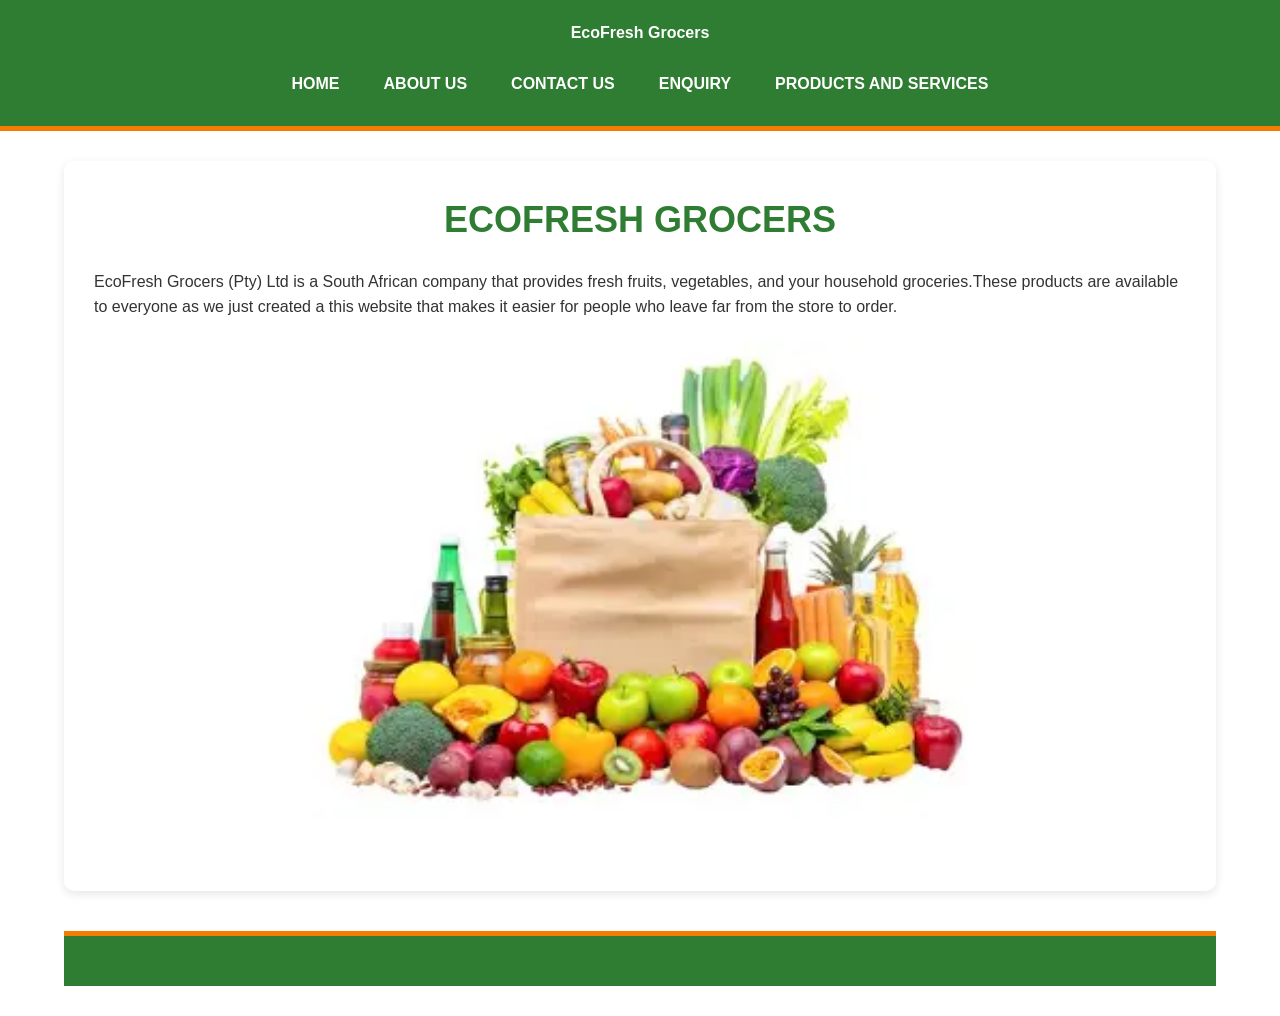
==== index.html @ 9c7e2c6d "linked to stylesheet" ====
<!DOCTYPE html>
<html lang="en">
<head>
    <meta charset="UTF-8">
    <meta name="viewport" content="width=device-width, initial-scale=1.0">
    <title>ECOFRESH GROCERS | HOME</title>

    <link rel="stylesheet" href="Assests/styles.css">
</head>
<body>
    <header>
        <!--logo goes here-->
        <!--Navigation links-->
        <h4>EcoFresh Grocers</h4>
        <nav>
            <a href="./index.html">HOME</a>
            <a href="./Pages/about.html">ABOUT US</a>
            <a href="./Pages/contact.html">CONTACT US</a>
            <a href="./Pages/enquiry.html">ENQUIRY</a>
            <a href="./Pages/products and services.html">PRODUCTS AND SERVICES</a>
        </nav>
    </header>
    <!--Main Section-->
    <main>
        <!--First Section-->
        <section>
            <!--Welcome message-->
            <h1>ECOFRESH GROCERS</h1>
            <p>EcoFresh Grocers (Pty) Ltd is a South African company that provides fresh fruits, vegetables,
                and your household groceries.These products are available to everyone as we just created a 
                this website that makes it easier for people who leave far from the store to order.
            </p>
            <!--Image will me inserted here-->
              <img src="./Assests/images/OIP.webp" width="60%" height="60%" alt="Main Image" >  
        </section>
        <footer>

        </footer>
    </main>
</body>
</html>
---- Assests/styles.css ----
/*=========================================
    ECOFRESH GROCERS
    Main stylesheet
    Colour scheme: Green, Orange and White
=============================================*/


/*============================
    GENERAL SETTINGS
==============================*/

* {
    margin: 0;
    padding: 0;
    box-sizing: border-box;
}

body{
    font-family: Arial, Helvetica, sans-serif;
    background-color: #ffffff;
    color: #333333;
    line-height: 1.6;
}


/*===============================
    HEADER
=================================*/

header{
    background-color: #2e7d32;
    color: #ffffff;
    padding: 20px 40px;
    text-align: center;
    border-bottom: 5px solid #f57c00;
}

header h1,
header h2,
header h3,
header h4 {
    color: #ffffff;
    margin-bottom: 15px;
}

/*==============================
    NAVIGATION BAR
================================*/

nav{
    display: flex;
    justify-content: center;
    align-items: center;
    flex-wrap: wrap;
    gap: 8px;
}

nav a {
    color: #ffffff;
    text-decoration: none;
    font-weight: bold;
    padding: 10px 18px;
    border-radius: 5px;
    transition: all 0.3s ease;
}

nav a:hover {
    background-color: #f57c00;
    color: #ffffff;
}

/*=============================
    MAIN CONTENT
===============================*/

main {
    width: 90%;
    max-width: 1200px;
    margin: 30px auto;
}

section {
    background-color: #ffffff;
    padding: 30px;
    margin-bottom: 30px;
    border-radius: 10px;
    box-shadow: 0 3px 10px rgba(0, 0, 0, 0.10)
}

/*=============================
    HEADINGS
===============================*/

h1 {
    color: #2e7d32;
    text-align: center;
    font-size: 36px;
    margin-bottom: 20px;
}

h2 {
    color: #2e7d32;
    margin-bottom: 15px;
}

h3 {
    color: #f57c00;
    margin-bottom: 10px;
}

h4 {
    color: #2e7d32;
}

/* =========================================
   PARAGRAPHS
========================================= */

p {
    font-size: 16px;
    margin-bottom: 15px;
}

/* =========================================
   LINKS
========================================= */

a {
    color: #2e7d32;
}

a:hover {
    color: #f57c00;
}

/* =========================================
   IMAGES
========================================= */

img {
    max-width: 100%;
    height: auto;
}

section img {
    display: block;
    margin: 20px auto;
    border-radius: 10px;
}

/* =========================================
   BUTTONS
========================================= */

button,
.btn {
    background-color: #f57c00;
    color: #ffffff;
    border: none;
    padding: 12px 25px;
    border-radius: 5px;
    font-weight: bold;
    cursor: pointer;
    text-decoration: none;
    display: inline-block;
    transition: all 0.3s ease;
}

button:hover,
.btn:hover {
    background-color: #2e7d32;
}

/* =========================================
   FORMS
========================================= */

form {
    background-color: #f8f8f8;
    padding: 25px;
    border-radius: 8px;
    border-left: 5px solid #2e7d32;
}

label {
    display: block;
    font-weight: bold;
    color: #2e7d32;
    margin-top: 15px;
    margin-bottom: 5px;
}

input,
textarea,
select {
    width: 100%;
    padding: 12px;
    border: 1px solid #cccccc;
    border-radius: 5px;
    font-size: 15px;
    background-color: #ffffff;
}

input:focus,
textarea:focus,
select:focus {
    outline: none;
    border: 2px solid #f57c00;
}

/* =========================================
   PRODUCT CARDS
========================================= */

.product-card {
    background-color: #ffffff;
    border: 2px solid #2e7d32;
    border-radius: 10px;
    padding: 20px;
    margin: 15px;
    text-align: center;
    transition: all 0.3s ease;
}

.product-card:hover {
    transform: translateY(-5px);
    border-color: #f57c00;
    box-shadow: 0 5px 15px rgba(0, 0, 0, 0.15);
}

.product-card h3 {
    color: #2e7d32;
}

.product-card .price {
    color: #f57c00;
    font-size: 20px;
    font-weight: bold;
}

/* =========================================
   TABLES
========================================= */

table {
    width: 100%;
    border-collapse: collapse;
    margin: 20px 0;
    background-color: #ffffff;
}

th {
    background-color: #2e7d32;
    color: #ffffff;
    padding: 12px;
    text-align: left;
}

td {
    padding: 12px;
    border-bottom: 1px solid #dddddd;
}

tr:hover {
    background-color: #fff3e0;
}

/* =========================================
   FOOTER
========================================= */

footer {
    background-color: #2e7d32;
    color: #ffffff;
    text-align: center;
    padding: 25px;
    margin-top: 40px;
    border-top: 5px solid #f57c00;
}

footer p {
    color: #ffffff;
}

footer a {
    color: #ffffff;
    text-decoration: none;
}

footer a:hover {
    color: #f57c00;
}

/* =========================================
   SPECIAL HIGHLIGHT
========================================= */

.highlight {
    background-color: #fff3e0;
    border-left: 5px solid #f57c00;
    padding: 20px;
    margin: 20px 0;
}

.green-section {
    background-color: #e8f5e9;
    border-left: 5px solid #2e7d32;
    padding: 20px;
    margin: 20px 0;
}

/* =========================================
   RESPONSIVE DESIGN
========================================= */

@media (max-width: 768px) {

    header {
        padding: 20px;
    }

    header h1,
    header h2,
    header h3,
    header h4 {
        font-size: 24px;
    }

     nav {
        flex-direction: column;
    }

     nav a {
        width: 100%;
        text-align: center;
    }

    main {
        width: 95%;
    }

    section {
        padding: 20px;
    }

     h1 {
        font-size: 28px;
    }

     table {
        font-size: 14px;
    }
}
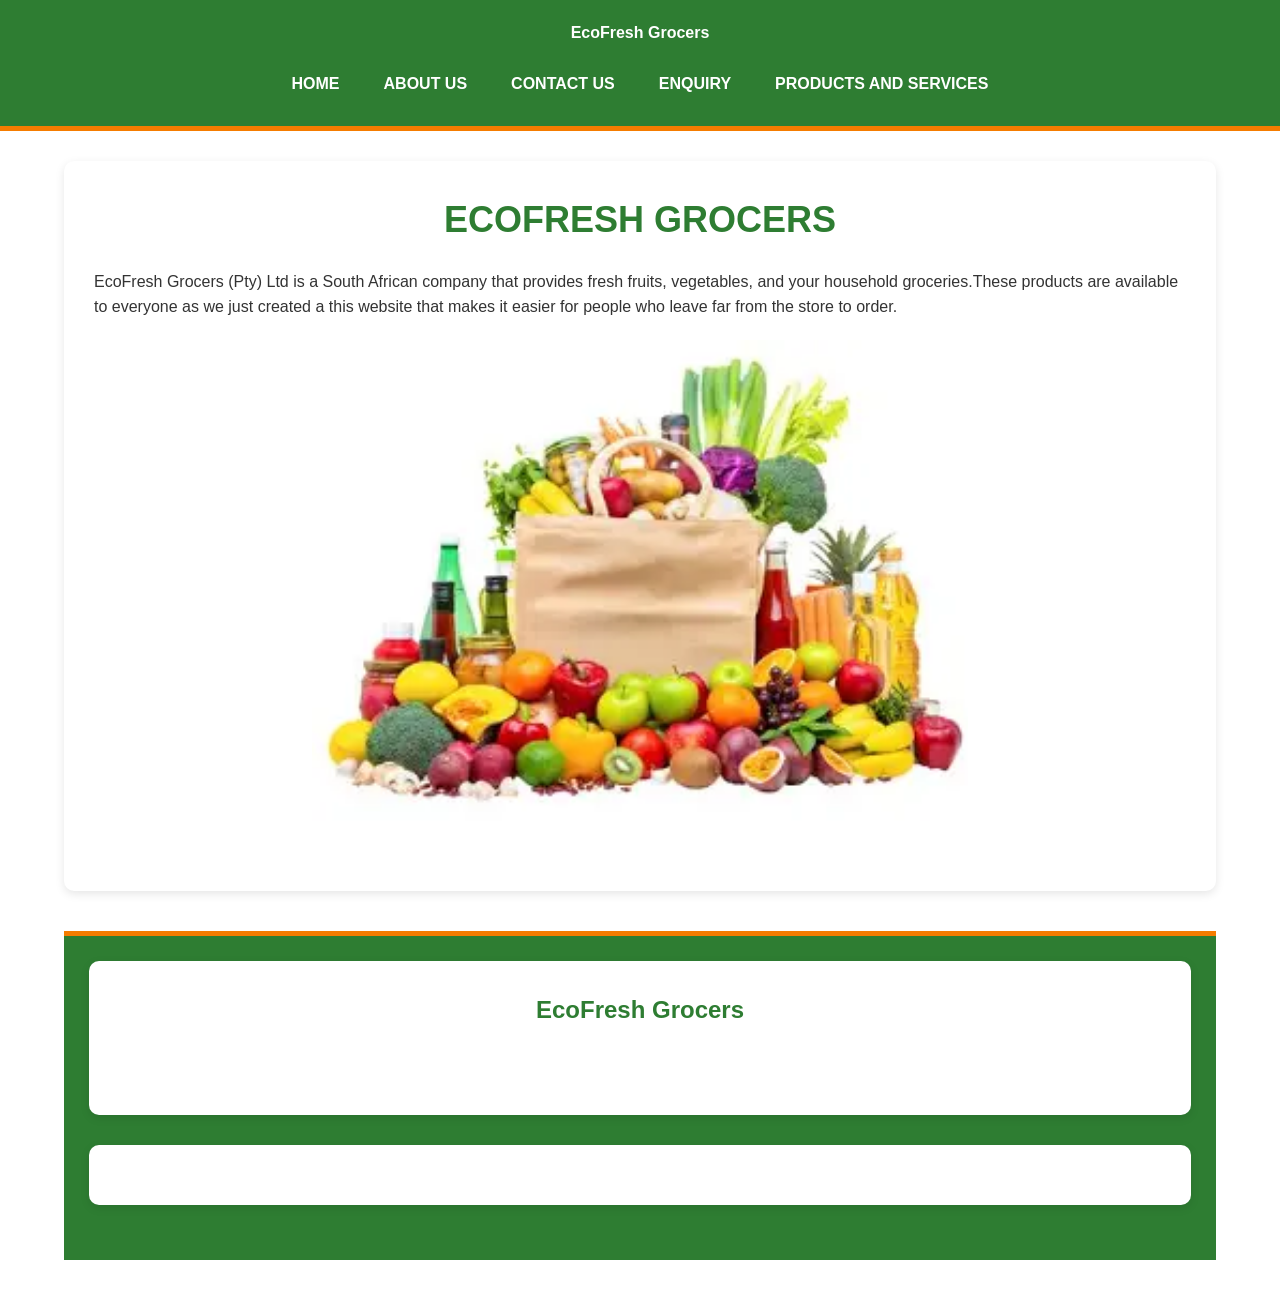
==== commit 7d15908c: "added footer" ====
--- a/index.html
+++ b/index.html
@@ -34,7 +34,17 @@
               <img src="./Assests/images/OIP.webp" width="60%" height="60%" alt="Main Image" >  
         </section>
         <footer>
+            <div class="footer-content">
 
+                <section>
+                    <h2>EcoFresh Grocers</h2>
+                    <p>Fresh groceries. Local farmers. Better choice.</p>
+                </section>
+
+                <section>
+                    
+                </section>
+            </div>
         </footer>
     </main>
 </body>
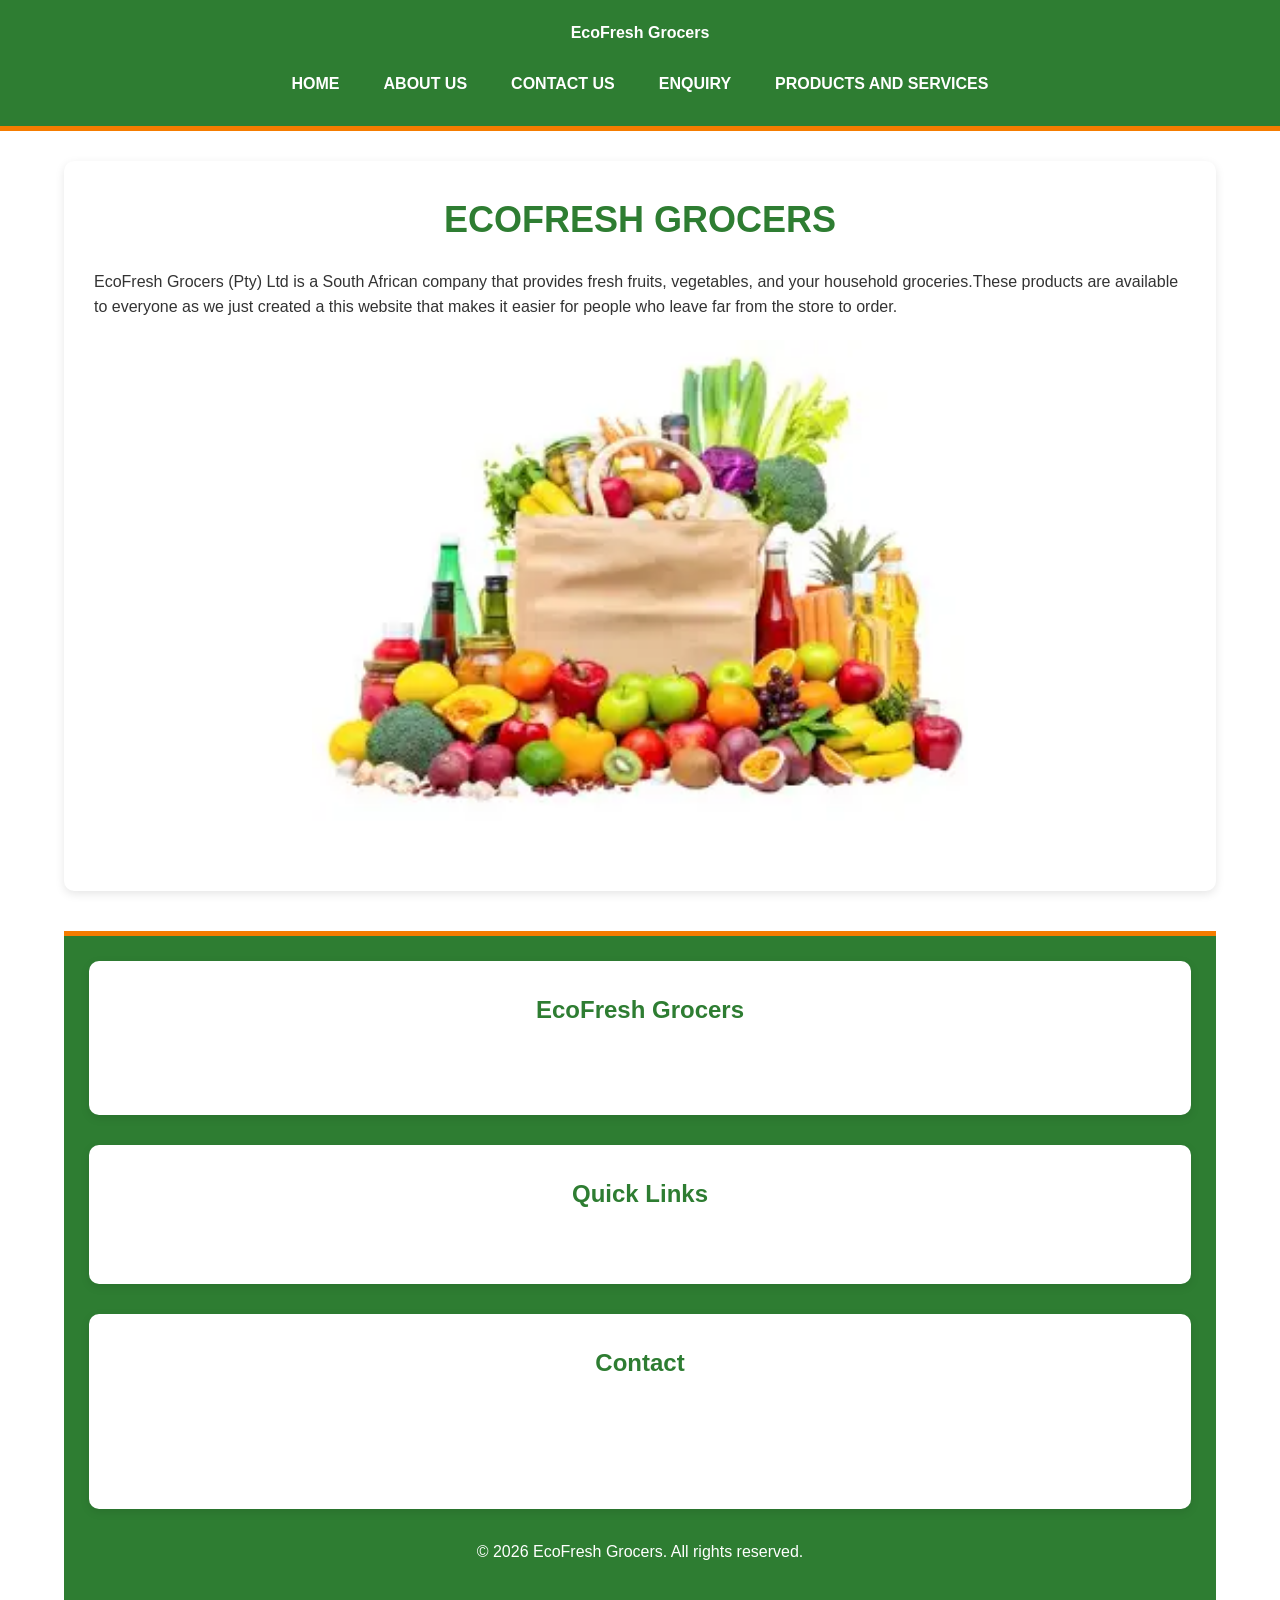
==== commit 200474fe: "added links and contact info" ====
--- a/index.html
+++ b/index.html
@@ -42,9 +42,24 @@
                 </section>
 
                 <section>
-                    
+                    <h2>Quick Links</h2>
+
+                    <a href="index.html">Home</a>
+                    <a href="./Pages/about.html">About Us</a>
+                    <a href="./Pages/contact.html">Contact</a>
+                    <a href="./Pages/enquiry.html">Enquiry</a>
+                    <a href="./Pages/products and services.html">Products and Services</a>
                 </section>
+
+                <section>
+                    <h2>Contact</h2>
+                    <p>Email: ecofreshgrocers@gmail.com</p>
+                    <p>Phone: 053-125-4697</p>
+                </section>
+
             </div>
+
+            <p>&copy; 2026 EcoFresh Grocers. All rights reserved.</p>
         </footer>
     </main>
 </body>
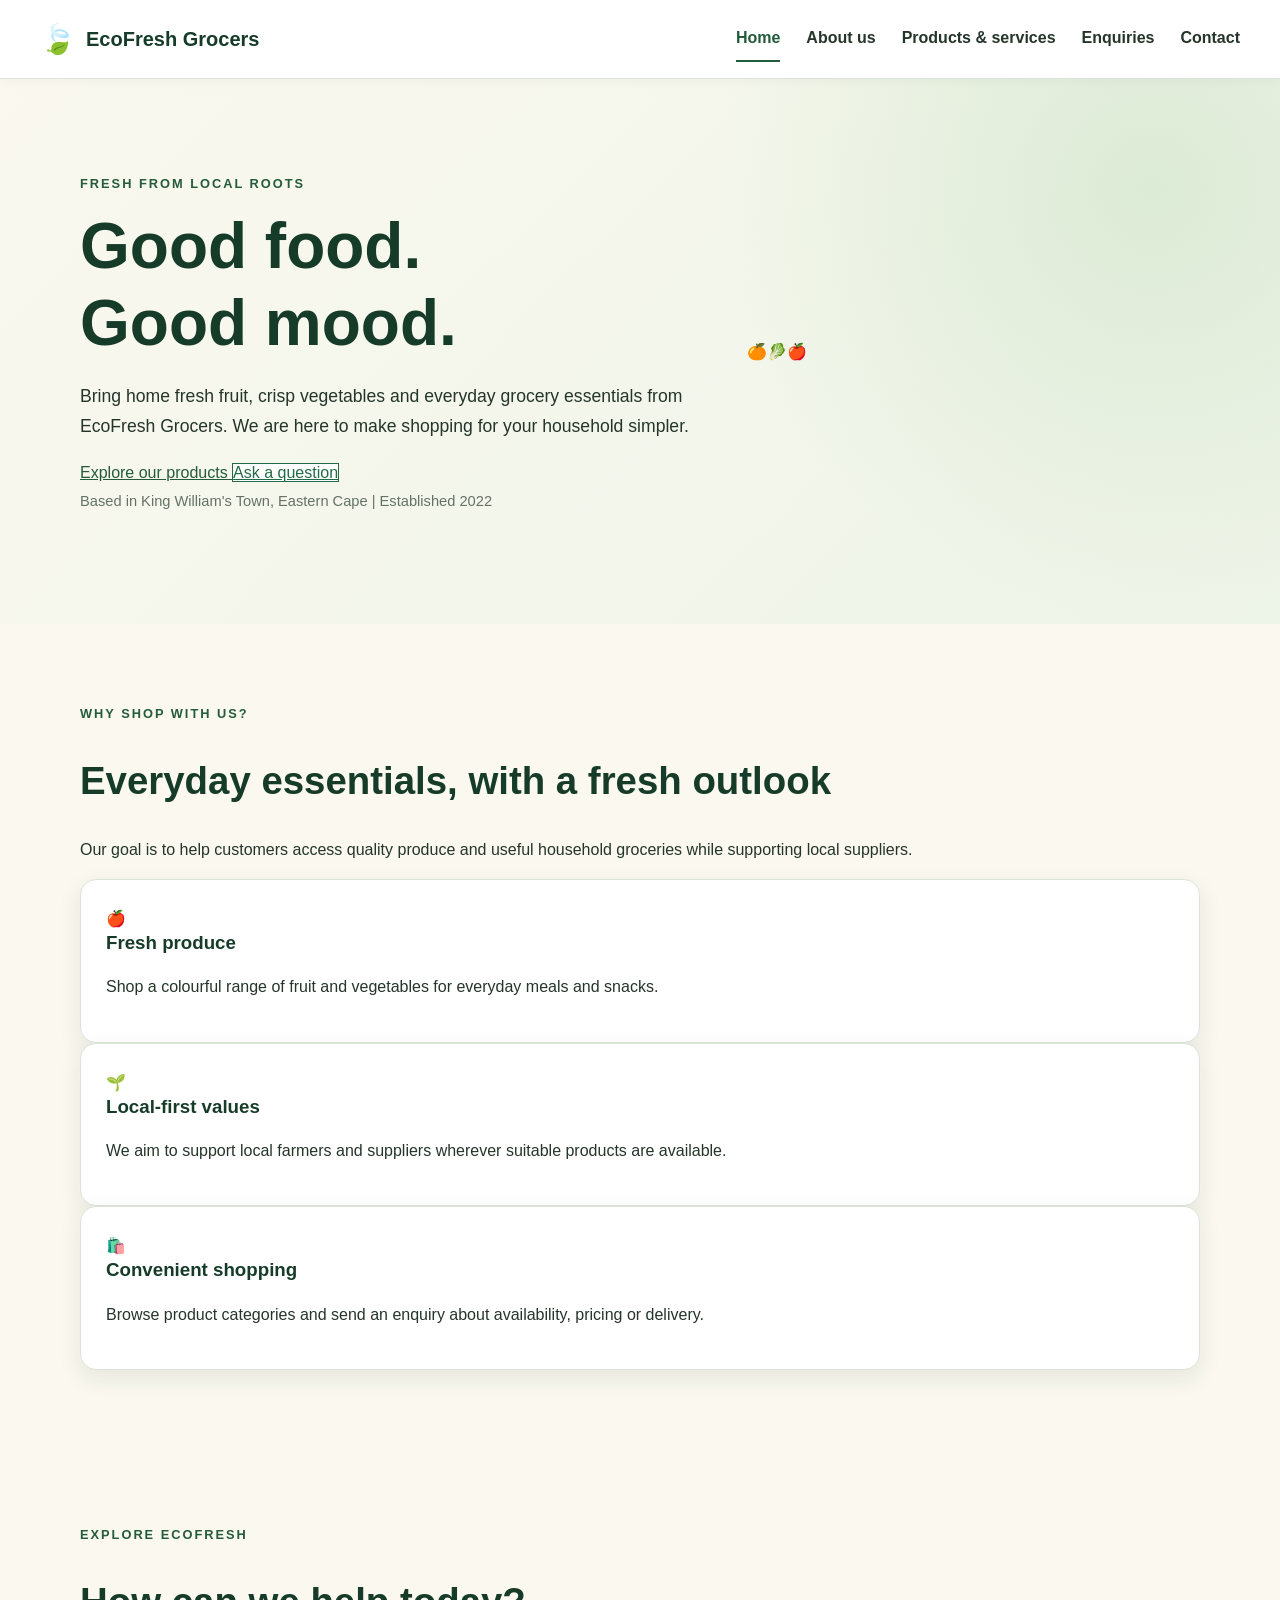
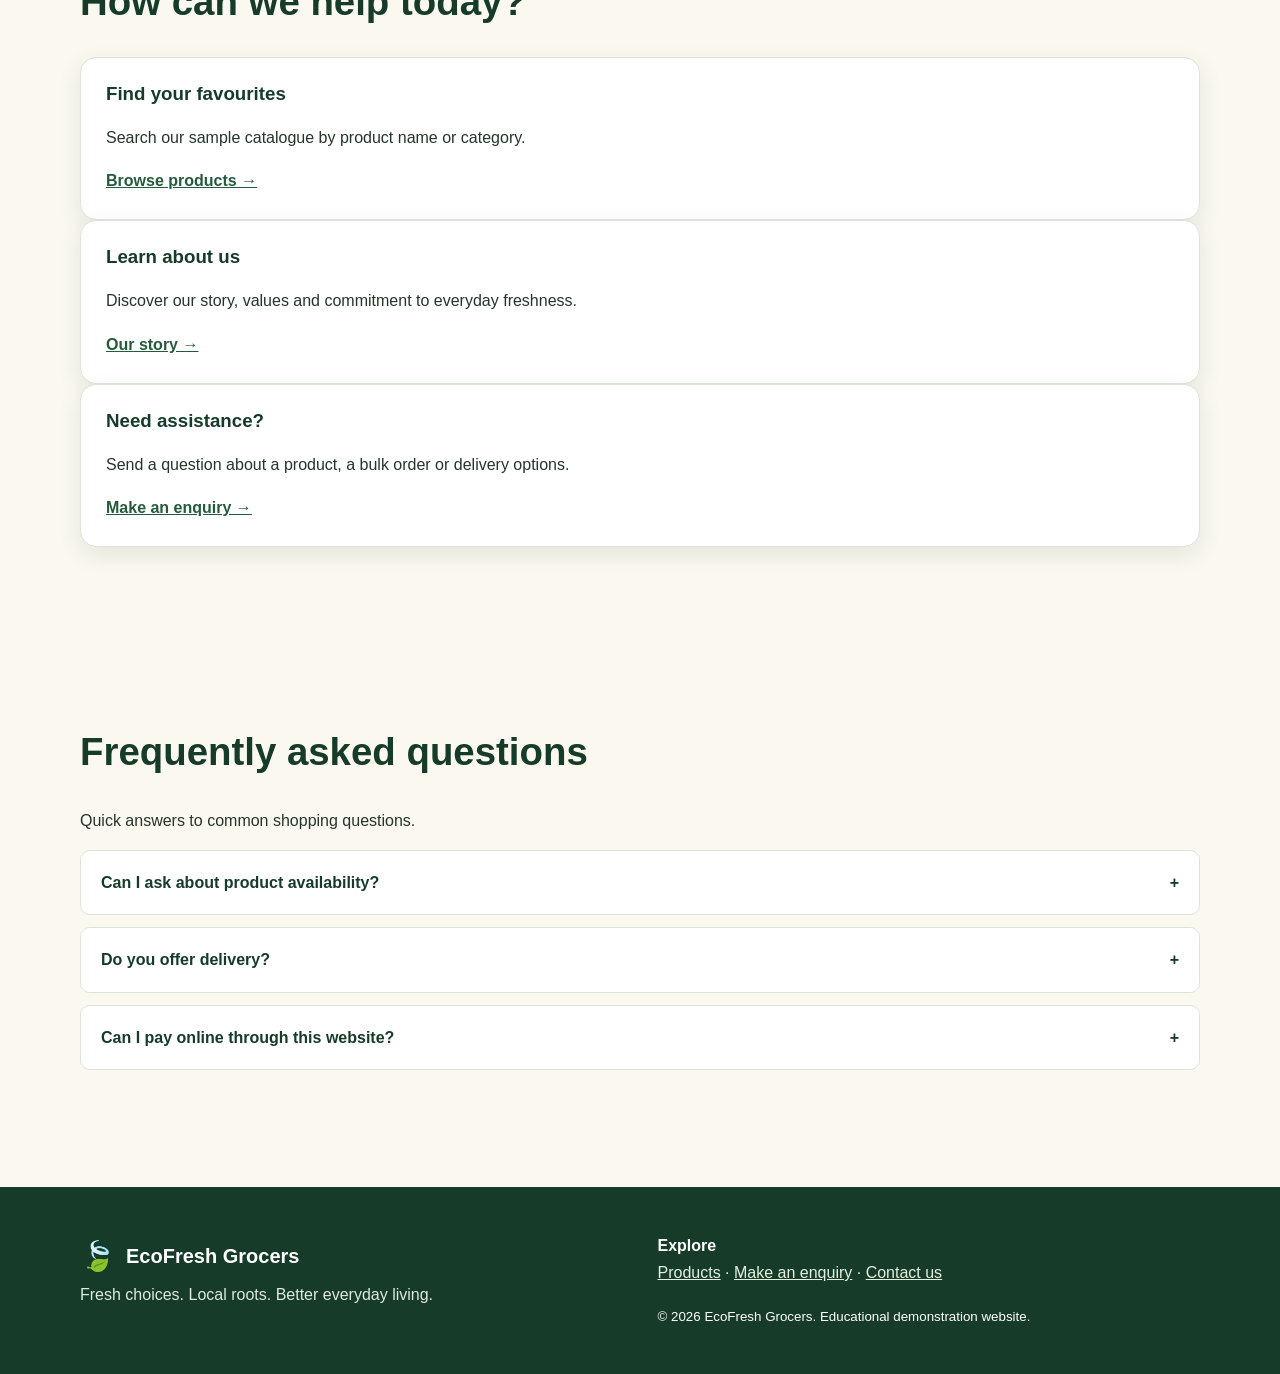
==== commit 852311a7: "edited index page" ====
--- a/index.html
+++ b/index.html
@@ -1,66 +1,255 @@
+
 <!DOCTYPE html>
-<html lang="en">
+<html lang="en-ZA">
 <head>
     <meta charset="UTF-8">
-    <meta name="viewport" content="width=device-width, initial-scale=1.0">
-    <title>ECOFRESH GROCERS | HOME</title>
-
-    <link rel="stylesheet" href="Assests/styles.css">
+    <meta name="viewport" content="width=device-width, initial-scale=1">
+
+    <meta name="description"
+          content="Shop fresh fruit, vegetables and household grocery essentials with EcoFresh Grocers in the Eastern Cape.">
+
+    <meta name="robots" content="index,follow">
+    <title>Home | EcoFresh Grocers</title>
+
+    <link rel="stylesheet" href="./Assests/styles.css">
+    <script src="./Assests/app.js" defer></script>
 </head>
 <body>
-    <header>
-        <!--logo goes here-->
-        <!--Navigation links-->
-        <h4>EcoFresh Grocers</h4>
-        <nav>
-            <a href="./index.html">HOME</a>
-            <a href="./Pages/about.html">ABOUT US</a>
-            <a href="./Pages/contact.html">CONTACT US</a>
-            <a href="./Pages/enquiry.html">ENQUIRY</a>
-            <a href="./Pages/products and services.html">PRODUCTS AND SERVICES</a>
+
+<header class="site-header">
+    <div class="nav-wrap">
+        <a class="brand" href="index.html">
+            <span class="brand-mark">🍃</span>
+            <span>EcoFresh Grocers</span>
+        </a>
+
+        <button class="menu-toggle" type="button"
+                aria-expanded="false"
+                aria-controls="main-navigation">
+            Menu ☰
+        </button>
+
+        <nav class="site-nav" id="main-navigation"
+             aria-label="Main navigation">
+            <a href="index.html">Home</a>
+            <a href="./Pages/about.html">About us</a>
+            <a href="./Pages/products and services.html">Products &amp; services</a>
+            <a href="./Pages/enquiry.html">Enquiries</a>
+            <a href="./Pages/contact.html">Contact</a>
         </nav>
-    </header>
-    <!--Main Section-->
-    <main>
-        <!--First Section-->
-        <section>
-            <!--Welcome message-->
-            <h1>ECOFRESH GROCERS</h1>
-            <p>EcoFresh Grocers (Pty) Ltd is a South African company that provides fresh fruits, vegetables,
-                and your household groceries.These products are available to everyone as we just created a 
-                this website that makes it easier for people who leave far from the store to order.
+    </div>
+</header>
+
+<main id="main-content">
+
+    <section class="hero">
+        <div class="container hero-grid">
+            <div>
+                <span class="eyebrow">Fresh from local roots</span>
+
+                <h1>Good food.<br>Good mood.</h1>
+
+                <p>
+                    Bring home fresh fruit, crisp vegetables and everyday
+                    grocery essentials from EcoFresh Grocers. We are here
+                    to make shopping for your household simpler.
+                </p>
+
+                <a class="button"
+                   href="Pages/products and services.html">
+                    Explore our products
+                </a>
+
+                <a class="button"
+                   href="Pages/enquiry.html"
+                   style="background:#fff;color:#236b45;border:1px solid #236b45">
+                    Ask a question
+                </a>
+
+                <p class="muted">
+                    <small>
+                        Based in King William's Town, Eastern Cape |
+                        Established 2022
+                    </small>
+                </p>
+            </div>
+
+            <div class="hero-art" role="img"
+                 aria-label="Illustration of fresh fruit and vegetables">
+                🍊🥬🍎
+            </div>
+        </div>
+    </section>
+
+    <section class="section">
+        <div class="container">
+            <div class="section-heading">
+                <span class="eyebrow">Why shop with us?</span>
+                <h2>Everyday essentials, with a fresh outlook</h2>
+                <p>
+                    Our goal is to help customers access quality produce
+                    and useful household groceries while supporting
+                    local suppliers.
+                </p>
+            </div>
+
+            <div class="cards">
+                <article class="card">
+                    <div class="icon-tile">🍎</div>
+                    <h3>Fresh produce</h3>
+                    <p>
+                        Shop a colourful range of fruit and vegetables
+                        for everyday meals and snacks.
+                    </p>
+                </article>
+
+                <article class="card">
+                    <div class="icon-tile">🌱</div>
+                    <h3>Local-first values</h3>
+                    <p>
+                        We aim to support local farmers and suppliers
+                        wherever suitable products are available.
+                    </p>
+                </article>
+
+                <article class="card">
+                    <div class="icon-tile">🛍️</div>
+                    <h3>Convenient shopping</h3>
+                    <p>
+                        Browse product categories and send an enquiry
+                        about availability, pricing or delivery.
+                    </p>
+                </article>
+            </div>
+        </div>
+    </section>
+
+    <section class="section section-soft">
+        <div class="container">
+            <div class="section-heading">
+                <span class="eyebrow">Explore EcoFresh</span>
+                <h2>How can we help today?</h2>
+            </div>
+
+            <div class="cards">
+                <article class="card">
+                    <h3>Find your favourites</h3>
+                    <p>
+                        Search our sample catalogue by product name
+                        or category.
+                    </p>
+                    <a href="Pages/products and services.html">
+                        Browse products →
+                    </a>
+                </article>
+
+                <article class="card">
+                    <h3>Learn about us</h3>
+                    <p>
+                        Discover our story, values and commitment
+                        to everyday freshness.
+                    </p>
+                    <a href="Pages/about.html">Our story →</a>
+                </article>
+
+                <article class="card">
+                    <h3>Need assistance?</h3>
+                    <p>
+                        Send a question about a product, a bulk order
+                        or delivery options.
+                    </p>
+                    <a href="Pages/enquiry.html">Make an enquiry →</a>
+                </article>
+            </div>
+        </div>
+    </section>
+
+    <section class="section">
+        <div class="container">
+            <div class="section-heading">
+                <h2>Frequently asked questions</h2>
+                <p>Quick answers to common shopping questions.</p>
+            </div>
+
+            <div class="faq-item">
+                <button class="faq-question"
+                        aria-expanded="false"
+                        aria-controls="faq1">
+                    Can I ask about product availability?
+                    <span class="faq-indicator">+</span>
+                </button>
+                <div class="faq-answer" id="faq1" hidden>
+                    <p>
+                        Yes. Use the enquiry form to ask about stock,
+                        pricing, seasonal produce or bulk orders.
+                    </p>
+                </div>
+            </div>
+
+            <div class="faq-item">
+                <button class="faq-question"
+                        aria-expanded="false"
+                        aria-controls="faq2">
+                    Do you offer delivery?
+                    <span class="faq-indicator">+</span>
+                </button>
+                <div class="faq-answer" id="faq2" hidden>
+                    <p>
+                        Delivery arrangements should be confirmed
+                        directly with the business. Send an enquiry
+                        with your area and requested items.
+                    </p>
+                </div>
+            </div>
+
+            <div class="faq-item">
+                <button class="faq-question"
+                        aria-expanded="false"
+                        aria-controls="faq3">
+                    Can I pay online through this website?
+                    <span class="faq-indicator">+</span>
+                </button>
+                <div class="faq-answer" id="faq3" hidden>
+                    <p>
+                        Online payment is not enabled in this educational
+                        prototype. Do not enter payment information
+                        on this site.
+                    </p>
+                </div>
+            </div>
+        </div>
+    </section>
+
+</main>
+
+<footer class="footer">
+    <div class="container footer-grid">
+        <div>
+            <a class="brand" href="index.html" style="color:#fff">
+                <span class="brand-mark">🍃</span>
+                <span>EcoFresh Grocers</span>
+            </a>
+            <p>Fresh choices. Local roots. Better everyday living.</p>
+        </div>
+
+        <div>
+            <strong>Explore</strong>
+            <p>
+                <a href="./Pages/products and services.html">Products</a> ·
+                <a href="./Pages/enquiry.html">Make an enquiry</a> ·
+                <a href="./Pages/contact.html">Contact us</a>
             </p>
-            <!--Image will me inserted here-->
-              <img src="./Assests/images/OIP.webp" width="60%" height="60%" alt="Main Image" >  
-        </section>
-        <footer>
-            <div class="footer-content">
-
-                <section>
-                    <h2>EcoFresh Grocers</h2>
-                    <p>Fresh groceries. Local farmers. Better choice.</p>
-                </section>
-
-                <section>
-                    <h2>Quick Links</h2>
-
-                    <a href="index.html">Home</a>
-                    <a href="./Pages/about.html">About Us</a>
-                    <a href="./Pages/contact.html">Contact</a>
-                    <a href="./Pages/enquiry.html">Enquiry</a>
-                    <a href="./Pages/products and services.html">Products and Services</a>
-                </section>
-
-                <section>
-                    <h2>Contact</h2>
-                    <p>Email: ecofreshgrocers@gmail.com</p>
-                    <p>Phone: 053-125-4697</p>
-                </section>
-
-            </div>
-
-            <p>&copy; 2026 EcoFresh Grocers. All rights reserved.</p>
-        </footer>
-    </main>
+            <small>
+                © <span id="year">2026</span> EcoFresh Grocers.
+                Educational demonstration website.
+            </small>
+        </div>
+    </div>
+</footer>
+
+<button class="back-top" type="button" aria-label="Back to top">
+    ↑ Top
+</button>
+
 </body>
-</html>+</html>
--- a/Assests/styles.css
+++ b/Assests/styles.css
@@ -1,353 +1,727 @@
-/*=========================================
-    ECOFRESH GROCERS
-    Main stylesheet
-    Colour scheme: Green, Orange and White
-=============================================*/
-
-
-/*============================
-    GENERAL SETTINGS
-==============================*/
+
+/* =========================================
+   ECOFRESH GROCERS - MAIN STYLESHEET
+   ========================================= */
+
+:root {
+    --green: #245b3b;
+    --green-dark: #163c29;
+    --green-light: #e7f0e5;
+    --cream: #faf8ef;
+    --white: #ffffff;
+    --orange: #e9a54b;
+    --text: #25352a;
+    --muted: #667267;
+    --border: #dce4d9;
+    --danger: #b42318;
+    --success: #216e40;
+    --shadow: 0 8px 25px rgba(25, 60, 38, 0.09);
+}
 
 * {
+    box-sizing: border-box;
+}
+
+html {
+    scroll-behavior: smooth;
+    scroll-padding-top: 90px;
+}
+
+body {
     margin: 0;
-    padding: 0;
-    box-sizing: border-box;
-}
-
-body{
     font-family: Arial, Helvetica, sans-serif;
-    background-color: #ffffff;
-    color: #333333;
-    line-height: 1.6;
-}
-
-
-/*===============================
-    HEADER
-=================================*/
-
-header{
-    background-color: #2e7d32;
-    color: #ffffff;
-    padding: 20px 40px;
-    text-align: center;
-    border-bottom: 5px solid #f57c00;
-}
-
-header h1,
-header h2,
-header h3,
-header h4 {
-    color: #ffffff;
-    margin-bottom: 15px;
-}
-
-/*==============================
-    NAVIGATION BAR
-================================*/
-
-nav{
-    display: flex;
-    justify-content: center;
-    align-items: center;
-    flex-wrap: wrap;
-    gap: 8px;
-}
-
-nav a {
-    color: #ffffff;
-    text-decoration: none;
-    font-weight: bold;
-    padding: 10px 18px;
-    border-radius: 5px;
-    transition: all 0.3s ease;
-}
-
-nav a:hover {
-    background-color: #f57c00;
-    color: #ffffff;
-}
-
-/*=============================
-    MAIN CONTENT
-===============================*/
-
-main {
-    width: 90%;
-    max-width: 1200px;
-    margin: 30px auto;
-}
-
-section {
-    background-color: #ffffff;
-    padding: 30px;
-    margin-bottom: 30px;
-    border-radius: 10px;
-    box-shadow: 0 3px 10px rgba(0, 0, 0, 0.10)
-}
-
-/*=============================
-    HEADINGS
-===============================*/
-
-h1 {
-    color: #2e7d32;
-    text-align: center;
-    font-size: 36px;
-    margin-bottom: 20px;
-}
-
-h2 {
-    color: #2e7d32;
-    margin-bottom: 15px;
-}
-
-h3 {
-    color: #f57c00;
-    margin-bottom: 10px;
-}
-
-h4 {
-    color: #2e7d32;
-}
-
-/* =========================================
-   PARAGRAPHS
-========================================= */
-
-p {
-    font-size: 16px;
-    margin-bottom: 15px;
-}
-
-/* =========================================
-   LINKS
-========================================= */
-
-a {
-    color: #2e7d32;
-}
-
-a:hover {
-    color: #f57c00;
-}
-
-/* =========================================
-   IMAGES
-========================================= */
+    background: var(--cream);
+    color: var(--text);
+    line-height: 1.7;
+}
 
 img {
     max-width: 100%;
     height: auto;
-}
-
-section img {
     display: block;
-    margin: 20px auto;
+}
+
+a {
+    color: var(--green);
+}
+
+a:hover {
+    color: var(--green-dark);
+}
+
+button,
+input,
+select,
+textarea {
+    font: inherit;
+}
+
+button {
+    cursor: pointer;
+}
+
+button:focus-visible,
+a:focus-visible,
+input:focus-visible,
+select:focus-visible,
+textarea:focus-visible {
+    outline: 3px solid var(--orange);
+    outline-offset: 3px;
+}
+
+h1,
+h2,
+h3,
+h4 {
+    color: var(--green-dark);
+    line-height: 1.2;
+}
+
+h1 {
+    font-size: clamp(2.3rem, 5vw, 4.2rem);
+    margin: 12px 0 20px;
+}
+
+h2 {
+    font-size: clamp(1.7rem, 3vw, 2.5rem);
+}
+
+p {
+    margin-top: 0;
+}
+
+.container {
+    width: min(1120px, calc(100% - 40px));
+    margin-inline: auto;
+}
+
+.section {
+    padding: 75px 0;
+}
+
+.section-light {
+    background: var(--white);
+}
+
+.muted {
+    color: var(--muted);
+}
+
+.eyebrow {
+    display: inline-block;
+    color: var(--green);
+    font-weight: 700;
+    text-transform: uppercase;
+    letter-spacing: 2px;
+    font-size: 0.8rem;
+}
+
+/* HEADER AND NAVIGATION */
+
+.site-header {
+    position: sticky;
+    top: 0;
+    z-index: 100;
+    background: var(--white);
+    border-bottom: 1px solid var(--border);
+    box-shadow: 0 2px 12px rgba(0, 0, 0, 0.04);
+}
+
+.nav-wrap {
+    width: min(1200px, calc(100% - 40px));
+    margin: auto;
+    min-height: 78px;
+    display: flex;
+    align-items: center;
+    justify-content: space-between;
+    gap: 24px;
+}
+
+.brand {
+    display: inline-flex;
+    align-items: center;
+    gap: 10px;
+    color: var(--green-dark);
+    text-decoration: none;
+    font-size: 1.25rem;
+    font-weight: 800;
+    white-space: nowrap;
+}
+
+.brand-mark {
+    font-size: 1.8rem;
+}
+
+.site-nav {
+    display: flex;
+    align-items: center;
+    gap: 26px;
+}
+
+.site-nav a {
+    text-decoration: none;
+    color: var(--text);
+    font-weight: 600;
+    padding: 8px 0;
+    border-bottom: 2px solid transparent;
+}
+
+.site-nav a:hover,
+.site-nav a[aria-current="page"] {
+    color: var(--green);
+    border-bottom-color: var(--green);
+}
+
+.menu-toggle {
+    display: none;
+    padding: 9px 14px;
+    background: var(--green);
+    color: white;
+    border: 0;
+    border-radius: 8px;
+}
+
+/* BUTTONS */
+
+.btn,
+button[type="submit"] {
+    display: inline-block;
+    padding: 12px 22px;
+    background: var(--green);
+    color: var(--white);
+    text-decoration: none;
+    border: 2px solid var(--green);
+    border-radius: 8px;
+    font-weight: 700;
+    transition: background 0.2s, transform 0.2s;
+}
+
+.btn:hover,
+button[type="submit"]:hover {
+    background: var(--green-dark);
+    border-color: var(--green-dark);
+    color: white;
+    transform: translateY(-1px);
+}
+
+.btn-outline {
+    background: transparent;
+    color: var(--green);
+}
+
+.btn-outline:hover {
+    background: var(--green);
+    color: white;
+}
+
+.button-group {
+    display: flex;
+    gap: 12px;
+    flex-wrap: wrap;
+    margin: 25px 0;
+}
+
+/* HOME PAGE HERO */
+
+.hero {
+    padding: 90px 0;
+    background:
+        radial-gradient(circle at 90% 20%, #dcebd5 0, transparent 35%),
+        linear-gradient(135deg, #faf8ef, #edf4e8);
+}
+
+.hero-grid {
+    display: grid;
+    grid-template-columns: 1.15fr 0.85fr;
+    gap: 55px;
+    align-items: center;
+}
+
+.hero p {
+    font-size: 1.1rem;
+    max-width: 620px;
+}
+
+.hero-visual {
+    min-height: 330px;
+    display: grid;
+    place-items: center;
+    background: var(--green-light);
+    border-radius: 28px;
+    font-size: 7rem;
+    box-shadow: var(--shadow);
+}
+
+.hero-meta {
+    color: var(--muted);
+    font-size: 0.95rem;
+    margin-top: 22px;
+}
+
+/* PAGE HEADINGS */
+
+.page-hero {
+    padding: 60px 0;
+    background: linear-gradient(120deg, #e7f0e5, #faf8ef);
+    border-bottom: 1px solid var(--border);
+}
+
+.page-hero h1 {
+    font-size: clamp(2rem, 4vw, 3.2rem);
+}
+
+/* GENERAL LAYOUTS AND CARDS */
+
+.grid {
+    display: grid;
+    grid-template-columns: repeat(3, minmax(0, 1fr));
+    gap: 25px;
+}
+
+.card,
+.product-card,
+.form-card {
+    background: var(--white);
+    border: 1px solid var(--border);
+    border-radius: 16px;
+    padding: 25px;
+    box-shadow: var(--shadow);
+}
+
+.card h3,
+.product-card h3 {
+    margin-top: 0;
+}
+
+.card-icon {
+    font-size: 2rem;
+    margin-bottom: 10px;
+}
+
+.card a {
+    font-weight: 700;
+}
+
+.split-layout {
+    display: grid;
+    grid-template-columns: 1fr 1fr;
+    gap: 40px;
+    align-items: center;
+}
+
+.notice {
+    padding: 16px 18px;
+    margin: 18px 0;
     border-radius: 10px;
-}
-
-/* =========================================
-   BUTTONS
-========================================= */
-
-button,
-.btn {
-    background-color: #f57c00;
-    color: #ffffff;
-    border: none;
-    padding: 12px 25px;
-    border-radius: 5px;
-    font-weight: bold;
+    background: var(--green-light);
+    border-left: 4px solid var(--green);
+}
+
+.notice.error {
+    background: #fff0ee;
+    border-left-color: var(--danger);
+    color: var(--danger);
+}
+
+.notice.success {
+    background: #e8f5e9;
+    border-left-color: var(--success);
+    color: var(--success);
+}
+
+/* PRODUCT SEARCH AND FILTERS */
+
+.product-controls {
+    display: flex;
+    gap: 15px;
+    margin: 25px 0;
+    flex-wrap: wrap;
+}
+
+.product-controls input,
+.product-controls select {
+    flex: 1;
+    min-width: 200px;
+}
+
+.product-grid {
+    display: grid;
+    grid-template-columns: repeat(3, minmax(0, 1fr));
+    gap: 25px;
+}
+
+.product-card {
+    overflow: hidden;
+    padding: 0;
+}
+
+.product-card > *:not(.product-visual) {
+    margin-left: 20px;
+    margin-right: 20px;
+}
+
+.product-visual {
+    min-height: 150px;
+    display: grid;
+    place-items: center;
+    background: var(--green-light);
+    font-size: 4rem;
+}
+
+.product-card h3 {
+    margin-top: 18px;
+}
+
+.product-price {
+    color: var(--green);
+    font-weight: 800;
+    font-size: 1.2rem;
+}
+
+.product-card .btn {
+    margin-bottom: 20px;
+}
+
+.hidden {
+    display: none !important;
+}
+
+/* FORMS */
+
+.form-layout {
+    display: grid;
+    grid-template-columns: 0.8fr 1.2fr;
+    gap: 45px;
+    align-items: start;
+}
+
+.form-card {
+    padding: 30px;
+}
+
+.form-grid {
+    display: grid;
+    grid-template-columns: 1fr 1fr;
+    gap: 20px;
+}
+
+.field {
+    display: flex;
+    flex-direction: column;
+    gap: 7px;
+    margin-bottom: 18px;
+}
+
+.field.full {
+    grid-column: 1 / -1;
+}
+
+.field label {
+    font-weight: 700;
+}
+
+.field input,
+.field select,
+.field textarea,
+.product-controls input,
+.product-controls select {
+    width: 100%;
+    padding: 12px 14px;
+    background: white;
+    color: var(--text);
+    border: 1px solid #cbd6ca;
+    border-radius: 8px;
+}
+
+.field textarea {
+    min-height: 140px;
+    resize: vertical;
+}
+
+.field input[type="checkbox"] {
+    width: auto;
+    margin-right: 8px;
+}
+
+.field label:has(input[type="checkbox"]) {
+    display: flex;
+    align-items: flex-start;
+}
+
+.field-error {
+    color: var(--danger);
+    font-size: 0.9rem;
+}
+
+[aria-invalid="true"] {
+    border-color: var(--danger) !important;
+}
+
+.form-status {
+    margin-top: 18px;
+}
+
+/* TABS */
+
+.tab-list {
+    display: flex;
+    gap: 10px;
+    flex-wrap: wrap;
+    margin-bottom: 22px;
+}
+
+.tab-list [data-tab] {
+    padding: 10px 18px;
+    border: 1px solid var(--border);
+    border-radius: 8px;
+    background: white;
+    color: var(--green);
+}
+
+.tab-list [data-tab][aria-selected="true"] {
+    background: var(--green);
+    color: white;
+}
+
+.tab-panel {
+    padding: 25px;
+    border-radius: 12px;
+    background: white;
+    border: 1px solid var(--border);
+}
+
+/* FAQ ACCORDION */
+
+.faq-list {
+    max-width: 850px;
+    margin: auto;
+}
+
+.faq-item {
+    margin-bottom: 12px;
+    border: 1px solid var(--border);
+    border-radius: 10px;
+    overflow: hidden;
+    background: white;
+}
+
+.faq-question {
+    width: 100%;
+    display: flex;
+    justify-content: space-between;
+    gap: 15px;
+    text-align: left;
+    padding: 18px 20px;
+    background: white;
+    border: 0;
+    color: var(--green-dark);
+    font-weight: 700;
+}
+
+.faq-answer {
+    padding: 0 20px 18px;
+}
+
+.faq-answer[hidden] {
+    display: none;
+}
+
+/* IMAGE GALLERY */
+
+.gallery-grid {
+    display: grid;
+    grid-template-columns: repeat(3, minmax(0, 1fr));
+    gap: 18px;
+}
+
+.gallery-item {
+    min-height: 180px;
+    padding: 20px;
+    display: grid;
+    place-items: center;
+    background: var(--green-light);
+    border: 0;
+    border-radius: 12px;
+    font-size: 4rem;
     cursor: pointer;
-    text-decoration: none;
-    display: inline-block;
-    transition: all 0.3s ease;
-}
-
-button:hover,
-.btn:hover {
-    background-color: #2e7d32;
-}
-
-/* =========================================
-   FORMS
-========================================= */
-
-form {
-    background-color: #f8f8f8;
+}
+
+.lightbox {
+    display: none;
+    position: fixed;
+    inset: 0;
+    z-index: 1000;
+    background: rgba(12, 25, 17, 0.9);
+    align-items: center;
+    justify-content: center;
     padding: 25px;
+}
+
+.lightbox.open {
+    display: flex;
+}
+
+.lightbox-content {
+    text-align: center;
+    color: white;
+}
+
+.lightbox-visual {
+    font-size: clamp(5rem, 18vw, 12rem);
+}
+
+.lightbox-caption {
+    color: white;
+}
+
+.lightbox-close {
+    position: absolute;
+    top: 20px;
+    right: 25px;
+    padding: 10px 16px;
+    border: 0;
     border-radius: 8px;
-    border-left: 5px solid #2e7d32;
-}
-
-label {
+    background: white;
+    color: var(--green-dark);
+}
+
+/* FOOTER */
+
+.footer {
+    background: var(--green-dark);
+    color: white;
+    padding: 45px 0;
+    margin-top: 30px;
+}
+
+.footer h2,
+.footer h3,
+.footer strong {
+    color: white;
+}
+
+.footer a {
+    color: #e5f0df;
+}
+
+.footer p {
+    color: #e0e9df;
+}
+
+.footer-grid {
+    display: grid;
+    grid-template-columns: 1fr 1fr;
+    gap: 35px;
+}
+
+/* BACK TO TOP */
+
+.back-top {
+    display: none;
+    position: fixed;
+    right: 22px;
+    bottom: 22px;
+    z-index: 50;
+    background: var(--green);
+    color: white;
+    padding: 12px 16px;
+    border: 0;
+    border-radius: 9px;
+    box-shadow: var(--shadow);
+}
+
+.back-top.show {
     display: block;
-    font-weight: bold;
-    color: #2e7d32;
-    margin-top: 15px;
-    margin-bottom: 5px;
-}
-
-input,
-textarea,
-select {
-    width: 100%;
-    padding: 12px;
-    border: 1px solid #cccccc;
-    border-radius: 5px;
-    font-size: 15px;
-    background-color: #ffffff;
-}
-
-input:focus,
-textarea:focus,
-select:focus {
-    outline: none;
-    border: 2px solid #f57c00;
-}
-
-/* =========================================
-   PRODUCT CARDS
-========================================= */
-
-.product-card {
-    background-color: #ffffff;
-    border: 2px solid #2e7d32;
-    border-radius: 10px;
-    padding: 20px;
-    margin: 15px;
-    text-align: center;
-    transition: all 0.3s ease;
-}
-
-.product-card:hover {
-    transform: translateY(-5px);
-    border-color: #f57c00;
-    box-shadow: 0 5px 15px rgba(0, 0, 0, 0.15);
-}
-
-.product-card h3 {
-    color: #2e7d32;
-}
-
-.product-card .price {
-    color: #f57c00;
-    font-size: 20px;
-    font-weight: bold;
-}
-
-/* =========================================
-   TABLES
-========================================= */
-
-table {
-    width: 100%;
-    border-collapse: collapse;
-    margin: 20px 0;
-    background-color: #ffffff;
-}
-
-th {
-    background-color: #2e7d32;
-    color: #ffffff;
-    padding: 12px;
-    text-align: left;
-}
-
-td {
-    padding: 12px;
-    border-bottom: 1px solid #dddddd;
-}
-
-tr:hover {
-    background-color: #fff3e0;
-}
-
-/* =========================================
-   FOOTER
-========================================= */
-
-footer {
-    background-color: #2e7d32;
-    color: #ffffff;
-    text-align: center;
-    padding: 25px;
-    margin-top: 40px;
-    border-top: 5px solid #f57c00;
-}
-
-footer p {
-    color: #ffffff;
-}
-
-footer a {
-    color: #ffffff;
-    text-decoration: none;
-}
-
-footer a:hover {
-    color: #f57c00;
-}
-
-/* =========================================
-   SPECIAL HIGHLIGHT
-========================================= */
-
-.highlight {
-    background-color: #fff3e0;
-    border-left: 5px solid #f57c00;
-    padding: 20px;
-    margin: 20px 0;
-}
-
-.green-section {
-    background-color: #e8f5e9;
-    border-left: 5px solid #2e7d32;
-    padding: 20px;
-    margin: 20px 0;
-}
-
-/* =========================================
-   RESPONSIVE DESIGN
-========================================= */
-
-@media (max-width: 768px) {
-
-    header {
+}
+
+/* RESPONSIVE DESIGN */
+
+@media (max-width: 850px) {
+    .nav-wrap {
+        flex-wrap: wrap;
+        padding: 14px 0;
+    }
+
+    .menu-toggle {
+        display: block;
+    }
+
+    .site-nav {
+        display: none;
+        width: 100%;
+        flex-direction: column;
+        align-items: stretch;
+        gap: 5px;
+        padding: 12px 0;
+    }
+
+    .site-nav.open {
+        display: flex;
+    }
+
+    .site-nav a {
+        padding: 10px;
+    }
+
+    .hero-grid,
+    .split-layout,
+    .form-layout {
+        grid-template-columns: 1fr;
+    }
+
+    .hero {
+        padding: 55px 0;
+    }
+
+    .hero-visual {
+        min-height: 230px;
+    }
+
+    .grid,
+    .product-grid {
+        grid-template-columns: repeat(2, minmax(0, 1fr));
+    }
+}
+
+@media (max-width: 560px) {
+    .container,
+    .nav-wrap {
+        width: calc(100% - 28px);
+    }
+
+    .section {
+        padding: 45px 0;
+    }
+
+    .grid,
+    .product-grid,
+    .gallery-grid,
+    .form-grid,
+    .footer-grid {
+        grid-template-columns: 1fr;
+    }
+
+    .field.full {
+        grid-column: auto;
+    }
+
+    .form-card {
         padding: 20px;
     }
 
-    header h1,
-    header h2,
-    header h3,
-    header h4 {
-        font-size: 24px;
-    }
-
-     nav {
-        flex-direction: column;
-    }
-
-     nav a {
-        width: 100%;
-        text-align: center;
-    }
-
-    main {
-        width: 95%;
-    }
-
-    section {
-        padding: 20px;
-    }
-
-     h1 {
-        font-size: 28px;
-    }
-
-     table {
-        font-size: 14px;
-    }
-}+    .brand {
+        font-size: 1.05rem;
+    }
+}
+
+/* ACCESSIBILITY */
+
+@media (prefers-reduced-motion: reduce) {
+    *,
+    *::before,
+    *::after {
+        scroll-behavior: auto !important;
+        transition-duration: 0.01ms !important;
+        animation-duration: 0.01ms !important;
+    }
+}
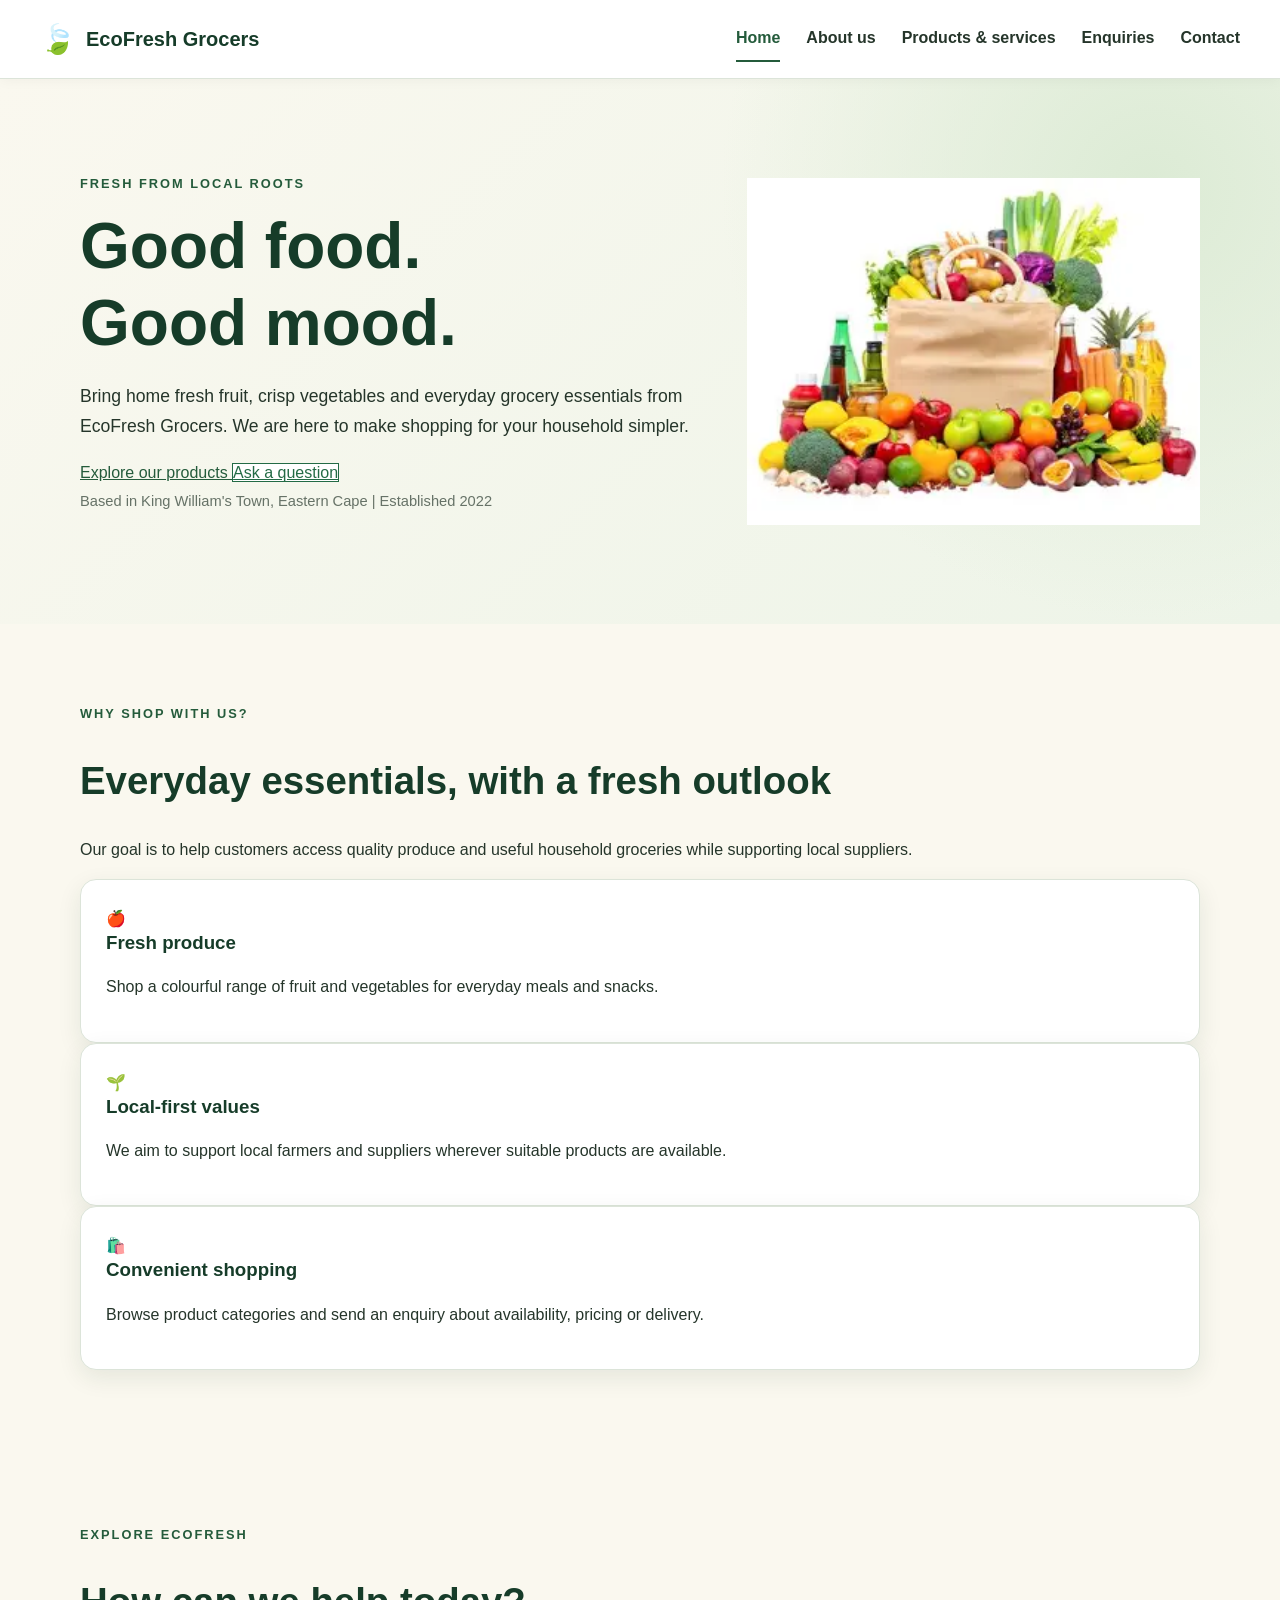
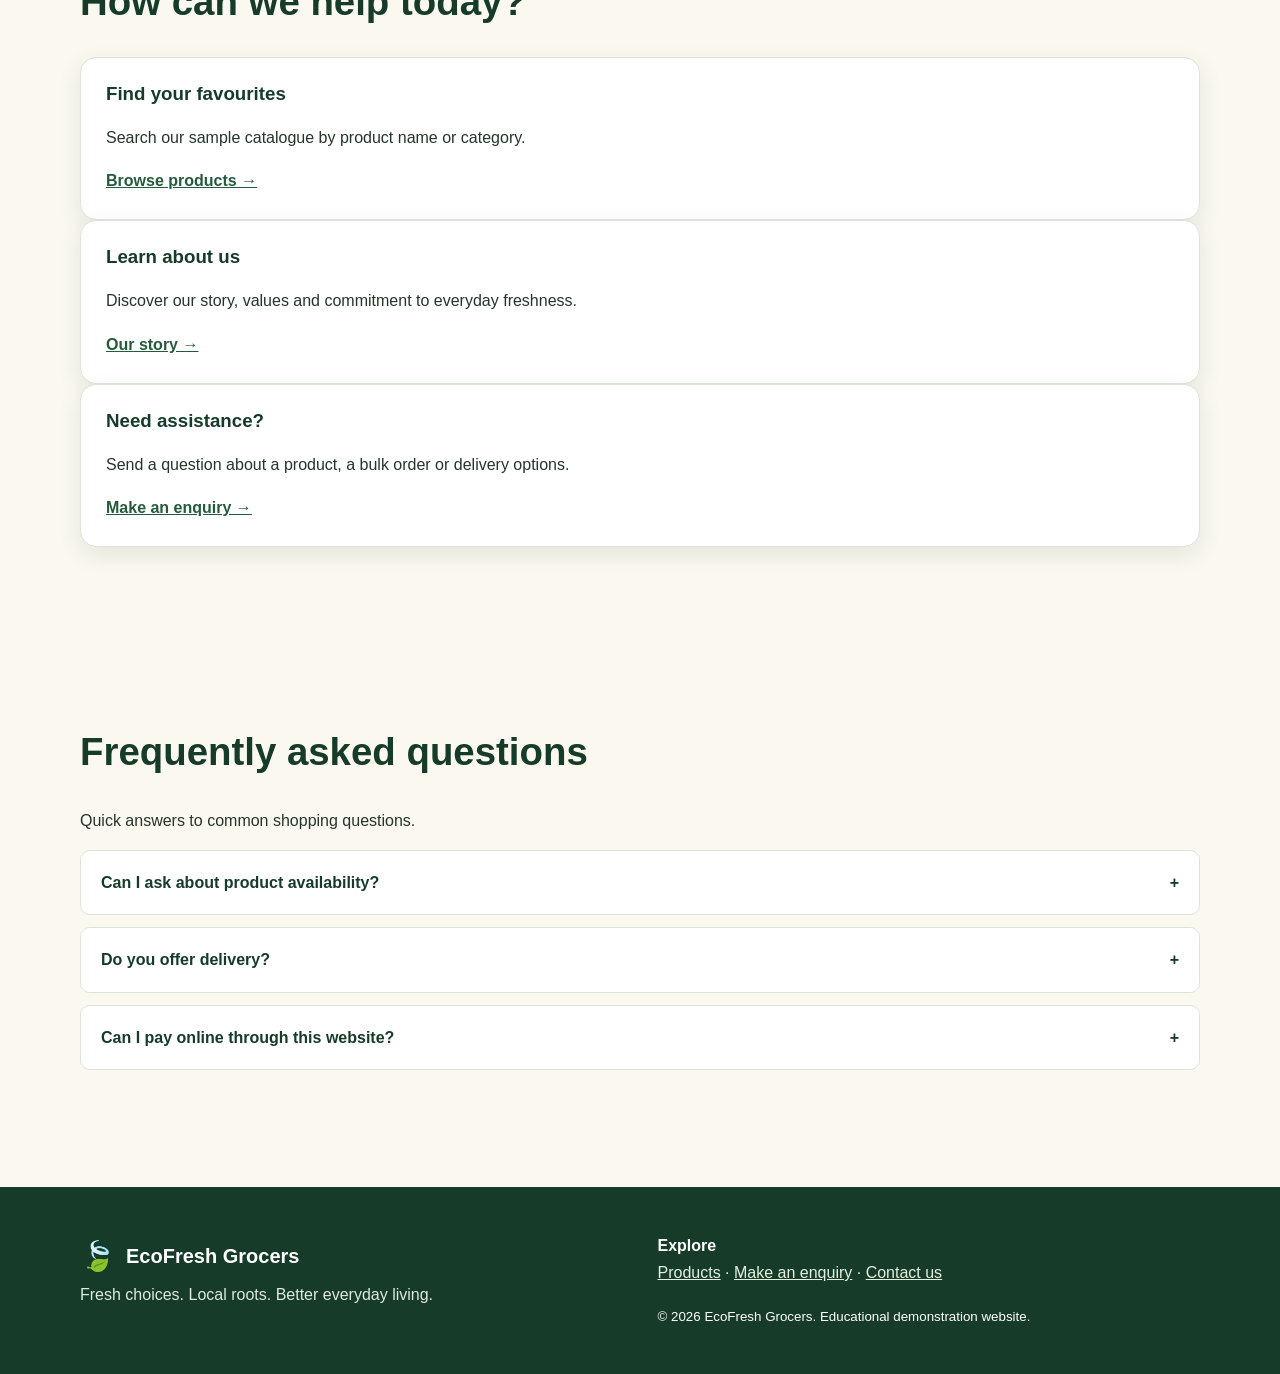
==== commit 93510769: "added img" ====
--- a/index.html
+++ b/index.html
@@ -76,7 +76,7 @@
 
             <div class="hero-art" role="img"
                  aria-label="Illustration of fresh fruit and vegetables">
-                🍊🥬🍎
+                <img src="./Assests/images/home_page.webp" alt="Groceries Picture" width="1000">
             </div>
         </div>
     </section>
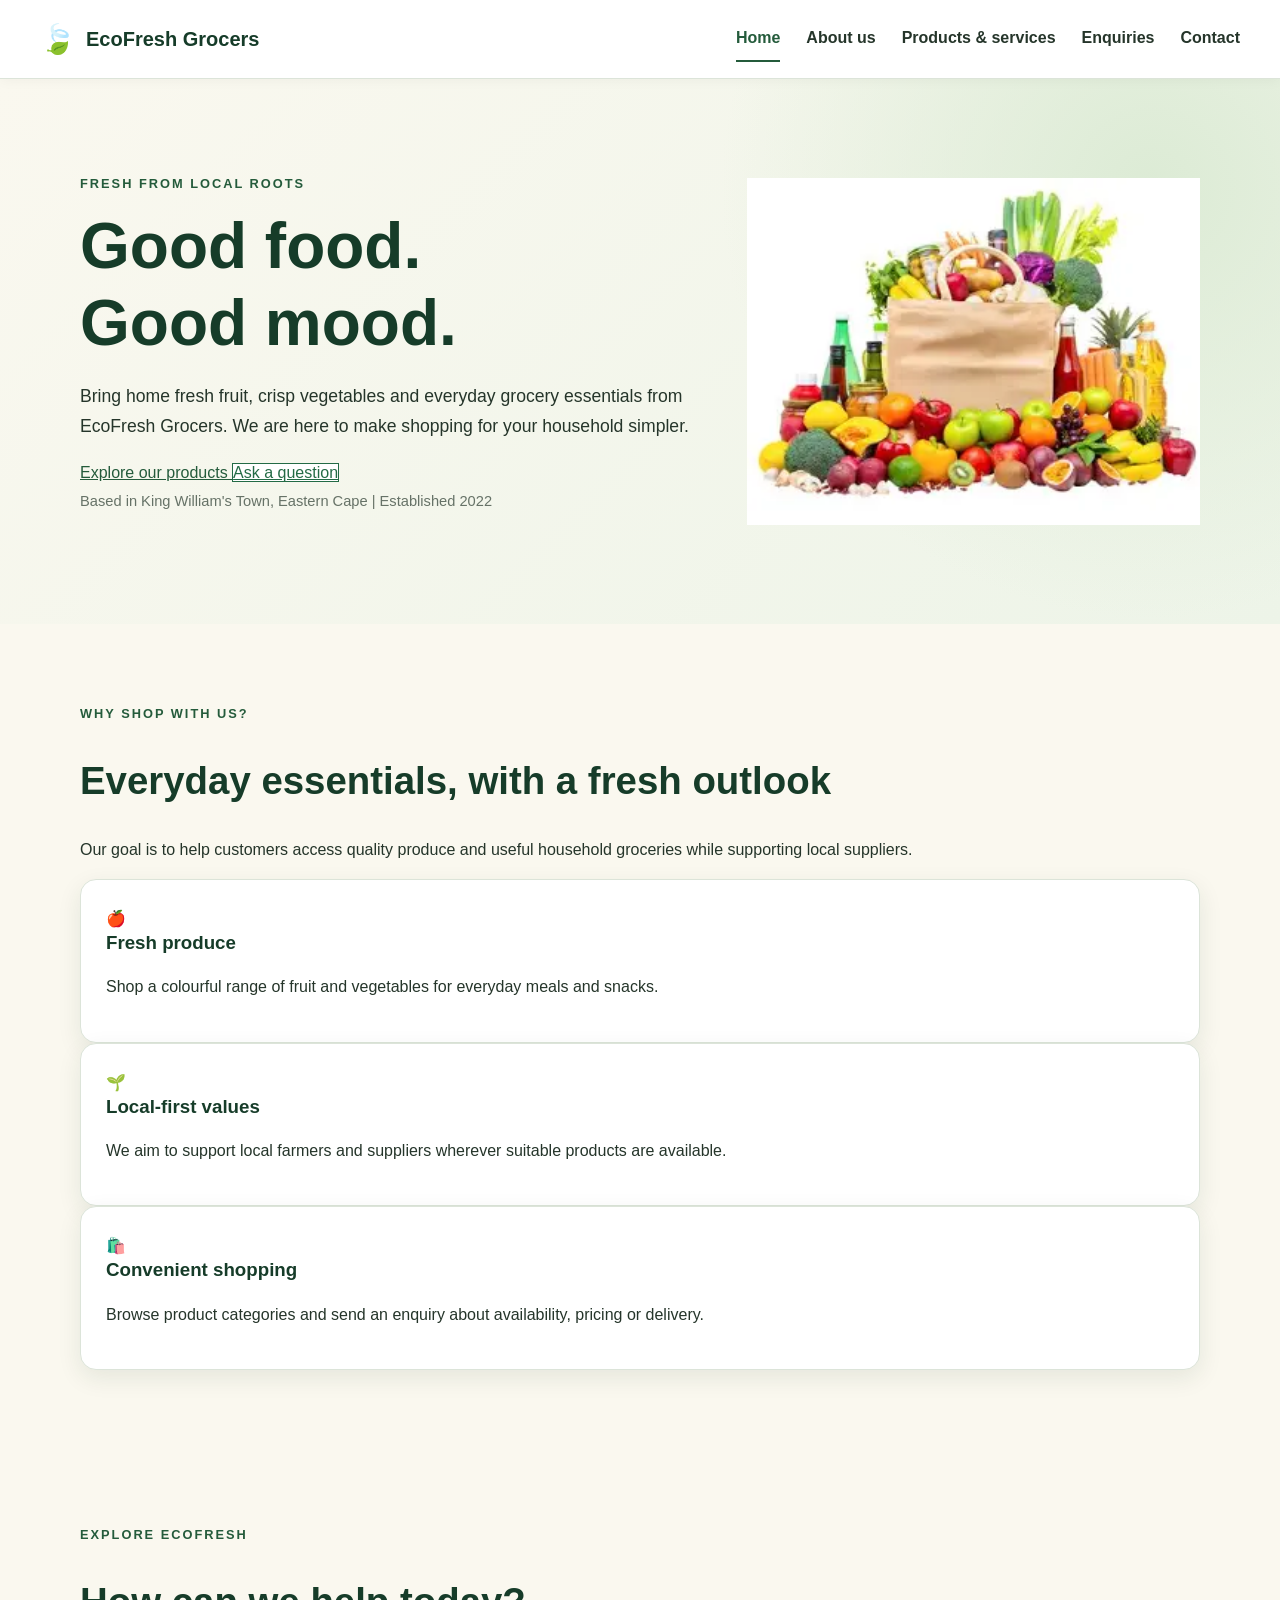
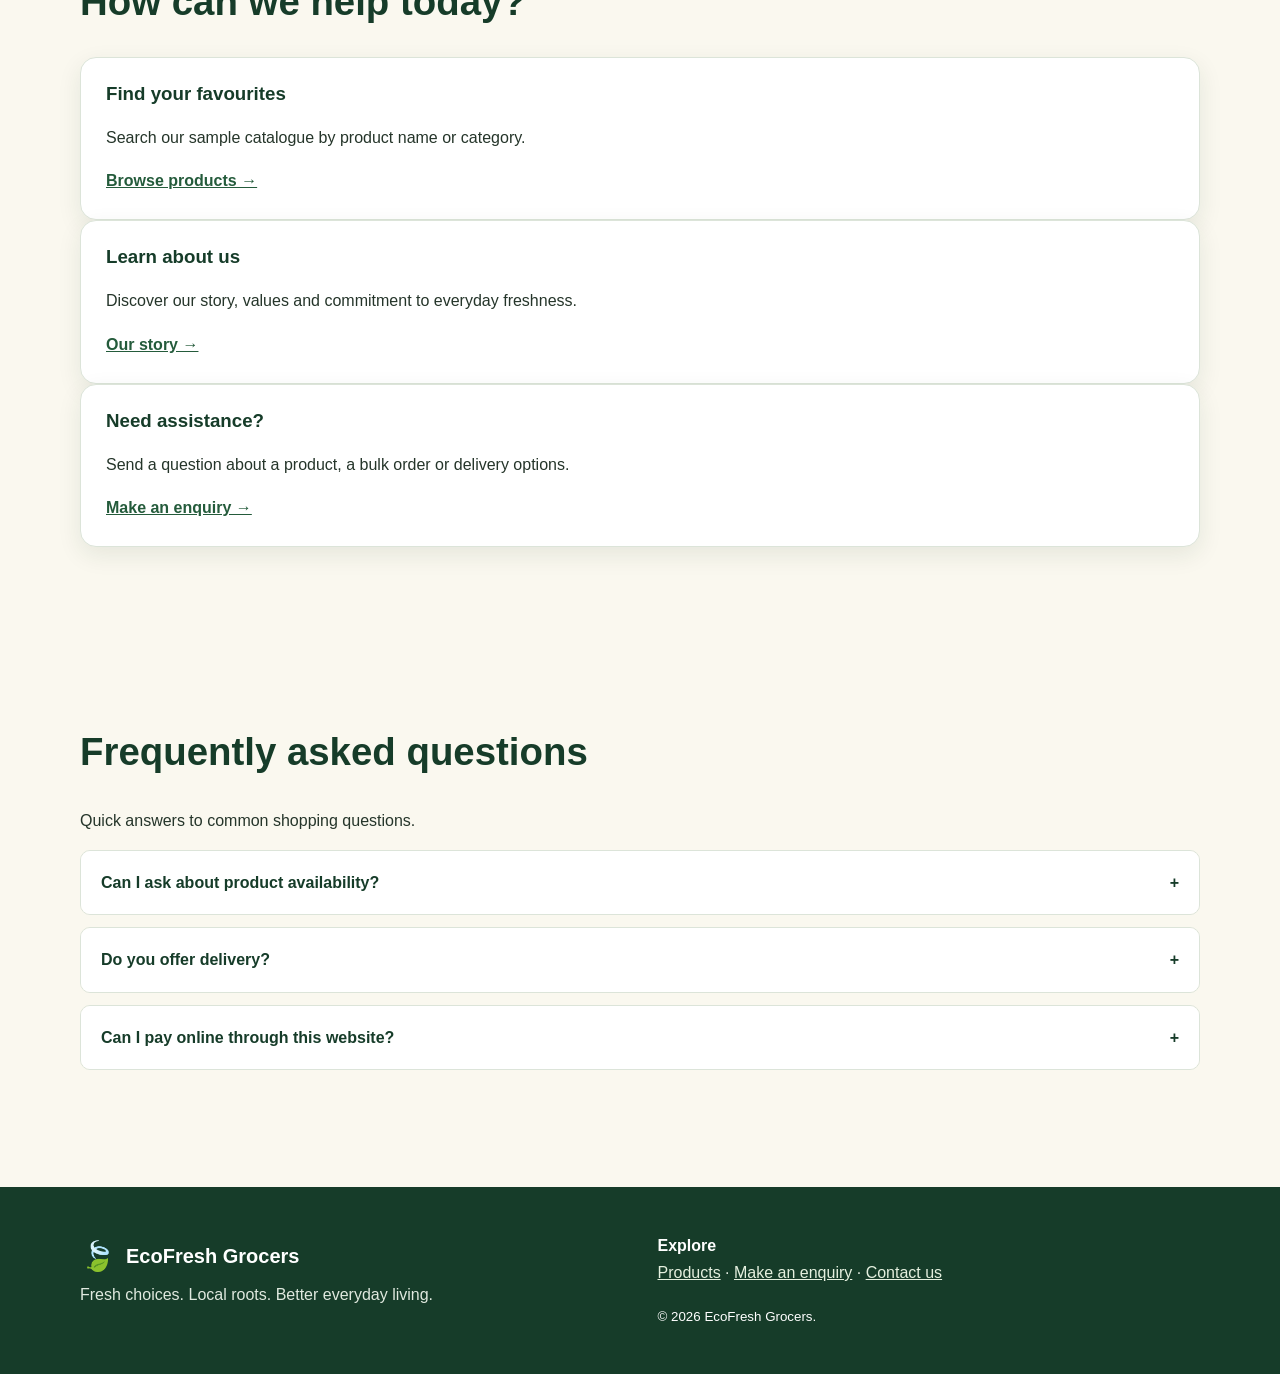
==== commit f19eb8e6: "updated index.html" ====
--- a/index.html
+++ b/index.html
@@ -241,7 +241,6 @@
             </p>
             <small>
                 © <span id="year">2026</span> EcoFresh Grocers.
-                Educational demonstration website.
             </small>
         </div>
     </div>
--- a/Assests/styles.css
+++ b/Assests/styles.css
@@ -585,6 +585,36 @@
     color: var(--green-dark);
 }
 
+
+.gallery {
+    display: grid;
+    grid-template-columns: repeat(auto-fit, minmax(180px, 1fr));
+    gap: 20px;
+}
+
+.gallery-item {
+    padding: 0;
+    border: none;
+    border-radius: 12px;
+    overflow: hidden;
+    cursor: pointer;
+    background: transparent;
+}
+
+.gallery-image {
+    display: block;
+    width: 100%;
+    height: 200px;
+    object-fit: cover;
+    transition: transform 0.3s ease;
+}
+
+.gallery-item:hover .gallery-image {
+    transform: scale(1.05);
+}
+
+
+
 /* FOOTER */
 
 .footer {
@@ -725,3 +755,75 @@
         animation-duration: 0.01ms !important;
     }
 }
+
+
+/* CONTACT PAGE GOOGLE MAP */
+
+.map-section {
+    padding-top: 50px;
+    padding-bottom: 70px;
+}
+
+.map-heading {
+    text-align: center;
+    margin-bottom: 30px;
+}
+
+.map-heading h2 {
+    margin-top: 10px;
+    margin-bottom: 12px;
+}
+
+.map-heading p {
+    margin-bottom: 20px;
+}
+
+.map-container {
+    width: 100%;
+    min-height: 450px;
+    overflow: hidden;
+    border-radius: 15px;
+    box-shadow: 0 5px 20px rgba(0, 0, 0, 0.12);
+}
+
+.map-container iframe {
+    display: block;
+    width: 100%;
+    height: 450px;
+    border: none;
+}
+
+.map-directions {
+    text-align: center;
+    margin-top: 25px;
+}
+
+.directions-button {
+    display: inline-block;
+    padding: 13px 25px;
+    background-color: #398343;
+    color: white;
+    text-decoration: none;
+    border-radius: 7px;
+    font-weight: bold;
+    transition: background-color 0.3s ease;
+}
+
+.directions-button:hover {
+    background-color: #24552b;
+}
+
+@media (max-width: 768px) {
+
+    .map-section {
+        padding-top: 35px;
+        padding-bottom: 45px;
+    }
+
+    .map-container,
+    .map-container iframe {
+        min-height: 320px;
+        height: 320px;
+    }
+
+}
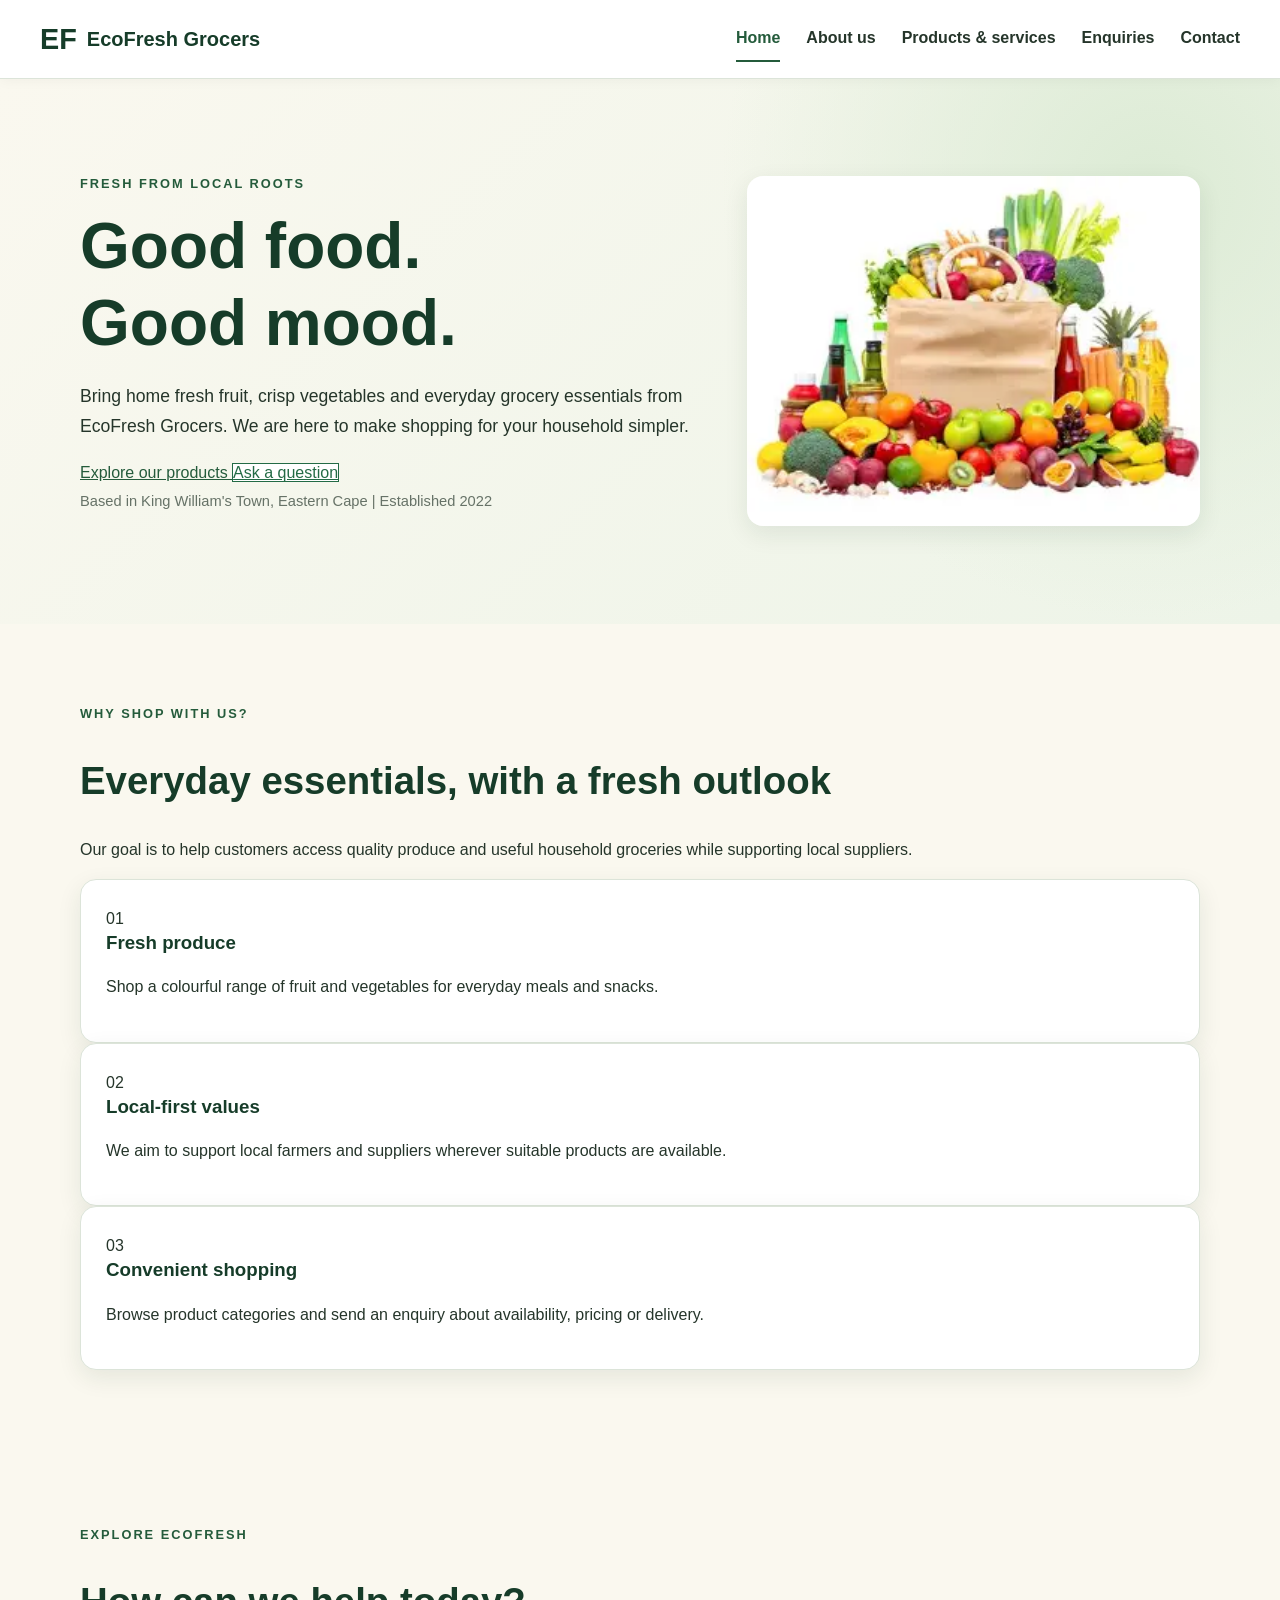
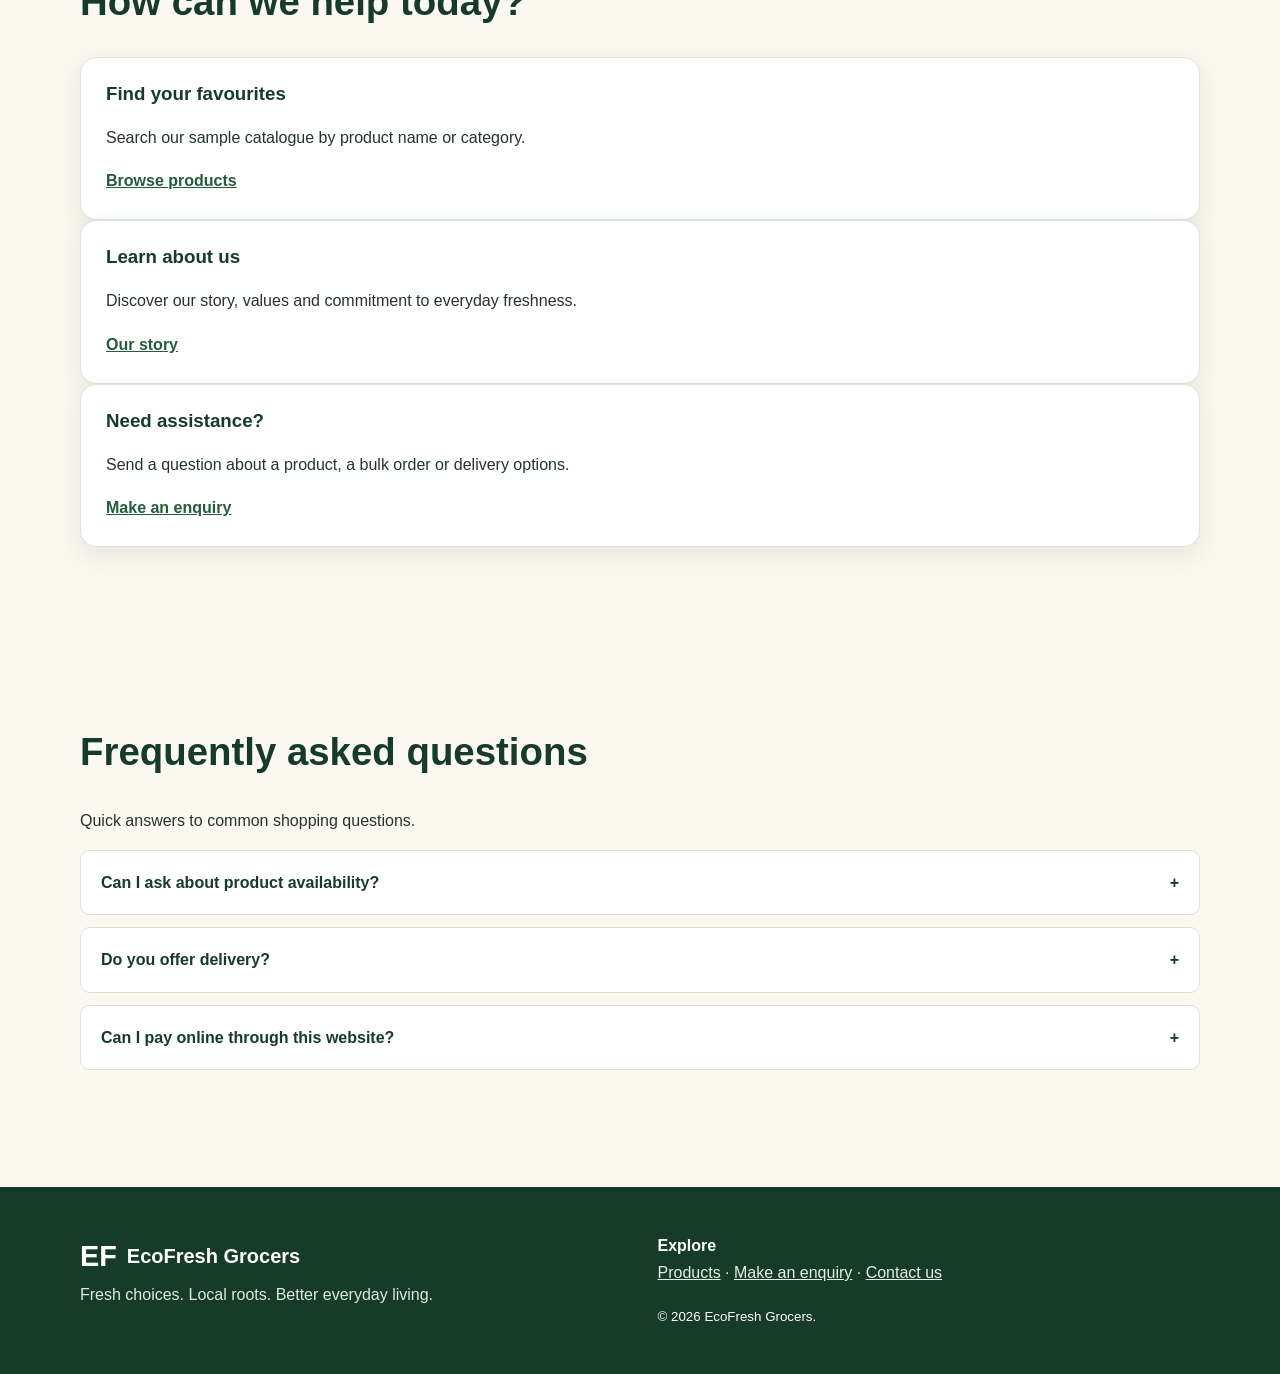
==== commit ada618c7: "index updated" ====
--- a/index.html
+++ b/index.html
@@ -1,3 +1,4 @@
+
 
 <!DOCTYPE html>
 <html lang="en-ZA">
@@ -5,10 +6,11 @@
     <meta charset="UTF-8">
     <meta name="viewport" content="width=device-width, initial-scale=1">
 
-    <meta name="description"
-          content="Shop fresh fruit, vegetables and household grocery essentials with EcoFresh Grocers in the Eastern Cape.">
-
+    <meta name="description" content="Shop fresh fruit, vegetables and everyday grocery essentials with EcoFresh Grocers, a local grocery concept based in King William’s Town, Eastern Cape.">
+    <meta name="keywords" content="EcoFresh Grocers, fresh groceries, fruit, vegetables, King William’s Town, Eastern Cape, local produce">
     <meta name="robots" content="index,follow">
+
+    <link rel="canonical" href="https://iminathi-njoloza8.github.io/WEDE5020-POE/">
     <title>Home | EcoFresh Grocers</title>
 
     <link rel="stylesheet" href="./Assests/styles.css">
@@ -19,14 +21,14 @@
 <header class="site-header">
     <div class="nav-wrap">
         <a class="brand" href="index.html">
-            <span class="brand-mark">🍃</span>
+            <span class="brand-mark" aria-hidden="true">EF</span>
             <span>EcoFresh Grocers</span>
         </a>
 
         <button class="menu-toggle" type="button"
                 aria-expanded="false"
                 aria-controls="main-navigation">
-            Menu ☰
+            Menu
         </button>
 
         <nav class="site-nav" id="main-navigation"
@@ -76,7 +78,10 @@
 
             <div class="hero-art" role="img"
                  aria-label="Illustration of fresh fruit and vegetables">
-                <img src="./Assests/images/home_page.webp" alt="Groceries Picture" width="1000">
+                <img src="./Assests/images/home_page.webp"
+                     alt="Fresh fruit and vegetables arranged for EcoFresh Grocers"
+                     width="1000"
+                     fetchpriority="high">
             </div>
         </div>
     </section>
@@ -95,7 +100,7 @@
 
             <div class="cards">
                 <article class="card">
-                    <div class="icon-tile">🍎</div>
+                    <div class="icon-tile" aria-hidden="true">01</div>
                     <h3>Fresh produce</h3>
                     <p>
                         Shop a colourful range of fruit and vegetables
@@ -104,7 +109,7 @@
                 </article>
 
                 <article class="card">
-                    <div class="icon-tile">🌱</div>
+                    <div class="icon-tile" aria-hidden="true">02</div>
                     <h3>Local-first values</h3>
                     <p>
                         We aim to support local farmers and suppliers
@@ -113,7 +118,7 @@
                 </article>
 
                 <article class="card">
-                    <div class="icon-tile">🛍️</div>
+                    <div class="icon-tile" aria-hidden="true">03</div>
                     <h3>Convenient shopping</h3>
                     <p>
                         Browse product categories and send an enquiry
@@ -139,7 +144,7 @@
                         or category.
                     </p>
                     <a href="Pages/products and services.html">
-                        Browse products →
+                        Browse products
                     </a>
                 </article>
 
@@ -149,7 +154,7 @@
                         Discover our story, values and commitment
                         to everyday freshness.
                     </p>
-                    <a href="Pages/about.html">Our story →</a>
+                    <a href="Pages/about.html">Our story</a>
                 </article>
 
                 <article class="card">
@@ -158,7 +163,7 @@
                         Send a question about a product, a bulk order
                         or delivery options.
                     </p>
-                    <a href="Pages/enquiry.html">Make an enquiry →</a>
+                    <a href="Pages/enquiry.html">Make an enquiry</a>
                 </article>
             </div>
         </div>
@@ -178,6 +183,7 @@
                     Can I ask about product availability?
                     <span class="faq-indicator">+</span>
                 </button>
+
                 <div class="faq-answer" id="faq1" hidden>
                     <p>
                         Yes. Use the enquiry form to ask about stock,
@@ -193,6 +199,7 @@
                     Do you offer delivery?
                     <span class="faq-indicator">+</span>
                 </button>
+
                 <div class="faq-answer" id="faq2" hidden>
                     <p>
                         Delivery arrangements should be confirmed
@@ -209,6 +216,7 @@
                     Can I pay online through this website?
                     <span class="faq-indicator">+</span>
                 </button>
+
                 <div class="faq-answer" id="faq3" hidden>
                     <p>
                         Online payment is not enabled in this educational
@@ -226,7 +234,7 @@
     <div class="container footer-grid">
         <div>
             <a class="brand" href="index.html" style="color:#fff">
-                <span class="brand-mark">🍃</span>
+                <span class="brand-mark" aria-hidden="true">EF</span>
                 <span>EcoFresh Grocers</span>
             </a>
             <p>Fresh choices. Local roots. Better everyday living.</p>
@@ -247,7 +255,7 @@
 </footer>
 
 <button class="back-top" type="button" aria-label="Back to top">
-    ↑ Top
+    Top
 </button>
 
 </body>
--- a/Assests/styles.css
+++ b/Assests/styles.css
@@ -526,94 +526,274 @@
     display: none;
 }
 
-/* IMAGE GALLERY */
-
+/* =========================================
+   WEBSITE-WIDE IMAGE STYLING
+   ========================================= */
+
+/* General image styling */
+img {
+    display: block;
+    max-width: 100%;
+    height: auto;
+    object-fit: cover;
+    border-radius: 14px;
+}
+
+/* Main content images */
+.about-image,
+.home-image,
+.hero-image,
+.content-image {
+    width: 100%;
+    height: 350px;
+    object-fit: cover;
+    object-position: center;
+    border-radius: 16px;
+    box-shadow: var(--shadow);
+}
+
+/* Product and service images */
+.product-image,
+.service-image,
+.product-card img,
+.service-card img {
+    display: block;
+    width: 100%;
+    height: 160px;
+    object-fit: contain;
+    object-position: center;
+    padding: 8px;
+    border-radius: 10px;
+    background: var(--white);
+    transition: transform 0.3s ease;
+}
+
+/* Product and service image hover effect */
+.product-card:hover img,
+.service-card:hover img {
+    transform: scale(1.03);
+}
+
+/* Image gallery */
+.gallery,
 .gallery-grid {
     display: grid;
     grid-template-columns: repeat(3, minmax(0, 1fr));
-    gap: 18px;
+    gap: 22px;
+    width: 100%;
+    margin: 30px auto;
+    align-items: stretch;
 }
 
 .gallery-item {
-    min-height: 180px;
-    padding: 20px;
-    display: grid;
-    place-items: center;
-    background: var(--green-light);
-    border: 0;
-    border-radius: 12px;
-    font-size: 4rem;
+    position: relative;
+    display: block;
+    width: 100%;
+    height: 220px;
+    padding: 0;
+    overflow: hidden;
+    background: var(--white);
+    border: 1px solid var(--border);
+    border-radius: 14px;
+    box-shadow: var(--shadow);
     cursor: pointer;
-}
-
+    transition: transform 0.3s ease,
+                box-shadow 0.3s ease;
+}
+
+.gallery-item img,
+.gallery-image,
+.gallery-grid img,
+.gallery img {
+    width: 100%;
+    height: 100%;
+    min-height: 220px;
+    object-fit: cover;
+    object-position: center;
+    border-radius: 14px;
+    transition: transform 0.4s ease;
+}
+
+.gallery-item:hover {
+    transform: translateY(-5px);
+    box-shadow: 0 10px 25px rgba(25, 60, 38, 0.16);
+}
+
+.gallery-item:hover img {
+    transform: scale(1.06);
+}
+
+.gallery-item:focus-visible {
+    outline: 3px solid var(--orange);
+    outline-offset: 4px;
+}
+
+/* Lightbox image viewer */
 .lightbox {
     display: none;
     position: fixed;
     inset: 0;
-    z-index: 1000;
-    background: rgba(12, 25, 17, 0.9);
+    z-index: 9999;
+    background: rgba(12, 25, 17, 0.94);
+    justify-content: center;
+    align-items: center;
+    padding: 30px;
+}
+
+.lightbox.open {
+    display: flex;
+}
+
+.lightbox-content {
+    position: relative;
+    width: 100%;
+    max-width: 1000px;
+    text-align: center;
+}
+
+.lightbox-image {
+    display: block;
+    max-width: 100%;
+    max-height: 78vh;
+    width: auto;
+    height: auto;
+    margin: auto;
+    object-fit: contain;
+    border-radius: 12px;
+}
+
+.lightbox-caption {
+    color: var(--white);
+    font-size: 1.1rem;
+    font-weight: 600;
+    margin-top: 18px;
+}
+
+.lightbox-close,
+.lightbox-prev,
+.lightbox-next {
+    position: absolute;
+    display: flex;
     align-items: center;
     justify-content: center;
-    padding: 25px;
-}
-
-.lightbox.open {
-    display: flex;
-}
-
-.lightbox-content {
-    text-align: center;
-    color: white;
-}
-
-.lightbox-visual {
-    font-size: clamp(5rem, 18vw, 12rem);
-}
-
-.lightbox-caption {
-    color: white;
+    border: none;
+    border-radius: 50%;
+    background: rgba(255, 255, 255, 0.2);
+    color: var(--white);
+    cursor: pointer;
+    transition: background 0.3s ease;
+}
+
+.lightbox-close:hover,
+.lightbox-prev:hover,
+.lightbox-next:hover {
+    background: var(--green);
 }
 
 .lightbox-close {
-    position: absolute;
-    top: 20px;
-    right: 25px;
-    padding: 10px 16px;
-    border: 0;
-    border-radius: 8px;
-    background: white;
-    color: var(--green-dark);
-}
-
-
-.gallery {
-    display: grid;
-    grid-template-columns: repeat(auto-fit, minmax(180px, 1fr));
-    gap: 20px;
-}
-
-.gallery-item {
-    padding: 0;
-    border: none;
-    border-radius: 12px;
-    overflow: hidden;
-    cursor: pointer;
-    background: transparent;
-}
-
-.gallery-image {
-    display: block;
-    width: 100%;
-    height: 200px;
-    object-fit: cover;
-    transition: transform 0.3s ease;
-}
-
-.gallery-item:hover .gallery-image {
-    transform: scale(1.05);
-}
-
-
+    top: -50px;
+    right: 0;
+    width: 42px;
+    height: 42px;
+    font-size: 25px;
+}
+
+.lightbox-prev,
+.lightbox-next {
+    top: 50%;
+    width: 46px;
+    height: 46px;
+    font-size: 24px;
+    transform: translateY(-50%);
+}
+
+.lightbox-prev {
+    left: -65px;
+}
+
+.lightbox-next {
+    right: -65px;
+}
+
+/* Responsive image styling */
+@media (max-width: 850px) {
+    .gallery,
+    .gallery-grid {
+        grid-template-columns: repeat(2, minmax(0, 1fr));
+        gap: 18px;
+    }
+
+    .about-image,
+    .home-image,
+    .hero-image,
+    .content-image {
+        height: 280px;
+    }
+
+    .lightbox-prev {
+        left: 5px;
+    }
+
+    .lightbox-next {
+        right: 5px;
+    }
+}
+
+@media (max-width: 560px) {
+    .gallery,
+    .gallery-grid {
+        grid-template-columns: repeat(2, minmax(0, 1fr));
+        gap: 12px;
+    }
+
+    .gallery-item {
+        height: 150px;
+        border-radius: 10px;
+    }
+
+    .gallery-item img,
+    .gallery-image,
+    .gallery-grid img,
+    .gallery img {
+        min-height: 150px;
+        border-radius: 10px;
+    }
+
+    .product-image,
+    .service-image,
+    .product-card img,
+    .service-card img {
+        height: 130px;
+    }
+
+    .about-image,
+    .home-image,
+    .hero-image,
+    .content-image {
+        height: 220px;
+    }
+
+    .lightbox {
+        padding: 15px;
+    }
+
+    .lightbox-image {
+        max-height: 65vh;
+    }
+
+    .lightbox-prev {
+        left: 5px;
+    }
+
+    .lightbox-next {
+        right: 5px;
+    }
+
+    .lightbox-close {
+        right: 5px;
+        top: -48px;
+    }
+}
 
 /* FOOTER */
 
@@ -756,7 +936,6 @@
     }
 }
 
-
 /* CONTACT PAGE GOOGLE MAP */
 
 .map-section {
@@ -814,7 +993,6 @@
 }
 
 @media (max-width: 768px) {
-
     .map-section {
         padding-top: 35px;
         padding-bottom: 45px;
@@ -825,5 +1003,258 @@
         min-height: 320px;
         height: 320px;
     }
-
-}
+}
+
+/* =========================================
+   PART 3 RUBRIC: INTERACTION AND IMAGES
+   ========================================= */
+
+/* Keep all content images responsive and consistent. */
+main img {
+    max-width: 100%;
+}
+
+.hero-art img,
+.about-feature-image {
+    width: 100%;
+    height: 350px;
+    object-fit: cover;
+    object-position: center;
+    border-radius: 16px;
+    box-shadow: var(--shadow);
+}
+
+/* Smaller product images, as requested. */
+.product-image,
+.product-card img,
+.service-card img {
+    display: block;
+    width: 100%;
+    height: 160px;
+    object-fit: cover;
+    object-position: center;
+    border-radius: 12px;
+    background: var(--green-light);
+    transition: transform 0.25s ease;
+}
+
+.product-card:hover .product-image,
+.product-card:hover img,
+.service-card:hover img {
+    transform: scale(1.025);
+}
+
+.gallery,
+.gallery-grid {
+    display: grid;
+    grid-template-columns: repeat(3, minmax(0, 1fr));
+    gap: 22px;
+    width: 100%;
+    margin: 30px auto;
+}
+
+.gallery-item {
+    height: 220px;
+    overflow: hidden;
+    border: 1px solid var(--border);
+    border-radius: 14px;
+    background: var(--white);
+    box-shadow: var(--shadow);
+}
+
+.gallery-item img,
+.gallery-image,
+.gallery-grid img,
+.gallery img {
+    display: block;
+    width: 100%;
+    height: 100%;
+    min-height: 220px;
+    object-fit: cover;
+    object-position: center;
+    border-radius: 14px;
+    cursor: zoom-in;
+    transition: transform 0.3s ease;
+}
+
+.gallery-item:hover img {
+    transform: scale(1.04);
+}
+
+main img[role="button"]:focus-visible {
+    outline: 3px solid var(--orange);
+    outline-offset: 4px;
+}
+
+/* Responsive, keyboard-operable image viewer */
+.image-lightbox {
+    display: none;
+    position: fixed;
+    inset: 0;
+    z-index: 99999;
+    align-items: center;
+    justify-content: center;
+    padding: 28px;
+    background: rgba(10, 22, 14, 0.94);
+}
+
+.image-lightbox.open {
+    display: flex;
+}
+
+.image-lightbox-content {
+    position: relative;
+    width: min(100%, 1000px);
+    text-align: center;
+}
+
+.image-lightbox .lightbox-image {
+    display: block;
+    width: auto;
+    max-width: 100%;
+    height: auto;
+    max-height: 76vh;
+    margin: auto;
+    object-fit: contain;
+    border-radius: 12px;
+}
+
+.image-lightbox .lightbox-caption,
+.image-lightbox .lightbox-counter {
+    color: var(--white);
+    margin: 12px 0 0;
+}
+
+.image-lightbox .lightbox-counter {
+    font-size: 0.9rem;
+    opacity: 0.8;
+}
+
+.image-lightbox button {
+    position: absolute;
+    display: flex;
+    align-items: center;
+    justify-content: center;
+    border: 0;
+    border-radius: 50%;
+    color: var(--white);
+    background: rgba(255, 255, 255, 0.2);
+    cursor: pointer;
+    min-width: 44px;
+    min-height: 44px;
+}
+
+.image-lightbox button:hover {
+    background: var(--green);
+}
+
+.image-lightbox .lightbox-close {
+    top: -54px;
+    right: 0;
+    padding: 0 14px;
+    border-radius: 8px;
+}
+
+.image-lightbox .lightbox-prev,
+.image-lightbox .lightbox-next {
+    top: 50%;
+    transform: translateY(-50%);
+}
+
+.image-lightbox .lightbox-prev {
+    left: -58px;
+}
+
+.image-lightbox .lightbox-next {
+    right: -58px;
+}
+
+/* Form feedback and validation visibility */
+.field-error {
+    display: block;
+    min-height: 1.2em;
+    color: var(--danger);
+    font-size: 0.88rem;
+}
+
+input[aria-invalid="true"],
+select[aria-invalid="true"],
+textarea[aria-invalid="true"] {
+    border-color: var(--danger);
+}
+
+.form-status:empty {
+    display: none;
+}
+
+@media (max-width: 850px) {
+    .gallery,
+    .gallery-grid {
+        grid-template-columns: repeat(2, minmax(0, 1fr));
+        gap: 18px;
+    }
+
+    .hero-art img,
+    .about-feature-image {
+        height: 290px;
+    }
+
+    .image-lightbox .lightbox-prev {
+        left: 6px;
+    }
+
+    .image-lightbox .lightbox-next {
+        right: 6px;
+    }
+}
+
+@media (max-width: 560px) {
+    .gallery,
+    .gallery-grid {
+        grid-template-columns: repeat(2, minmax(0, 1fr));
+        gap: 12px;
+    }
+
+    .gallery-item {
+        height: 150px;
+    }
+
+    .gallery-item img,
+    .gallery-image,
+    .gallery-grid img,
+    .gallery img {
+        min-height: 150px;
+    }
+
+    .product-image,
+    .product-card img,
+    .service-card img {
+        height: 130px;
+    }
+
+    .hero-art img,
+    .about-feature-image {
+        height: 220px;
+    }
+
+    .image-lightbox {
+        padding: 16px;
+    }
+
+    .image-lightbox .lightbox-image {
+        max-height: 65vh;
+    }
+
+    .image-lightbox .lightbox-prev {
+        left: 4px;
+    }
+
+    .image-lightbox .lightbox-next {
+        right: 4px;
+    }
+
+    .image-lightbox .lightbox-close {
+        top: -52px;
+        right: 2px;
+    }
+}
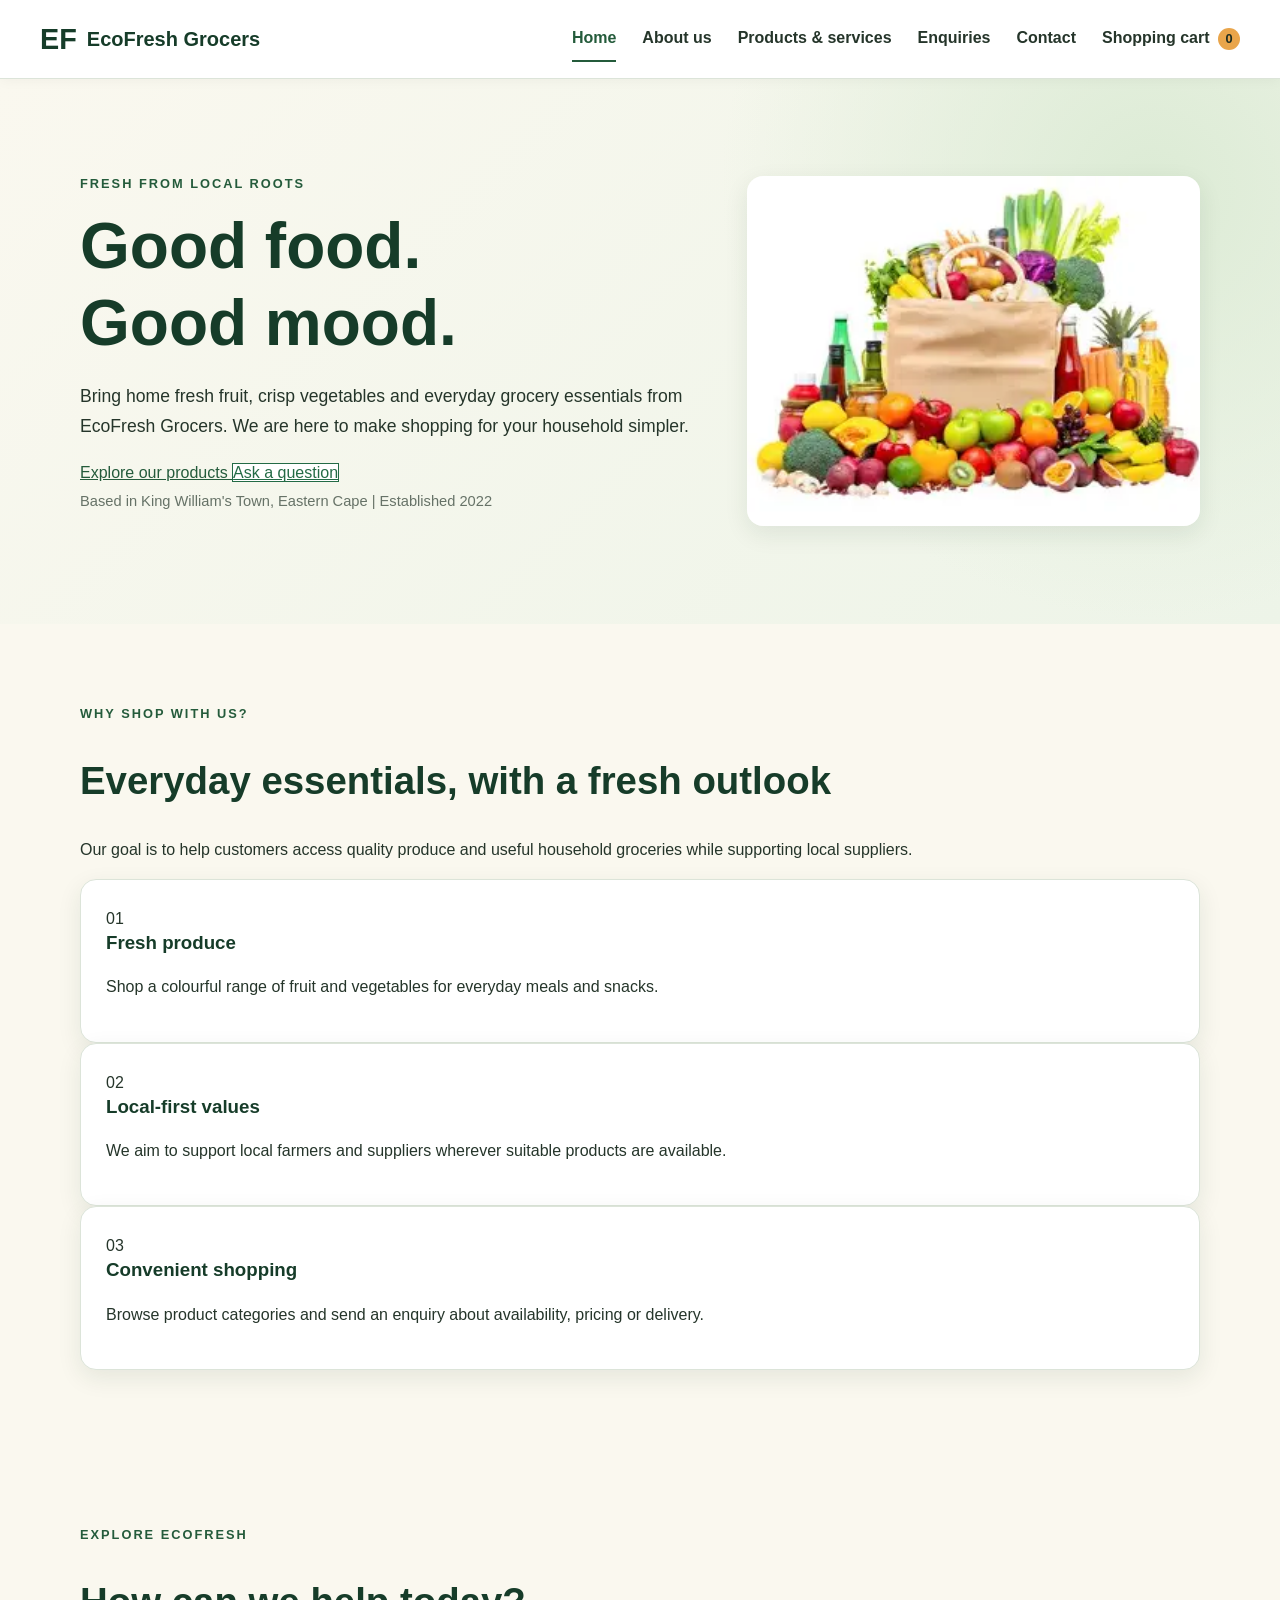
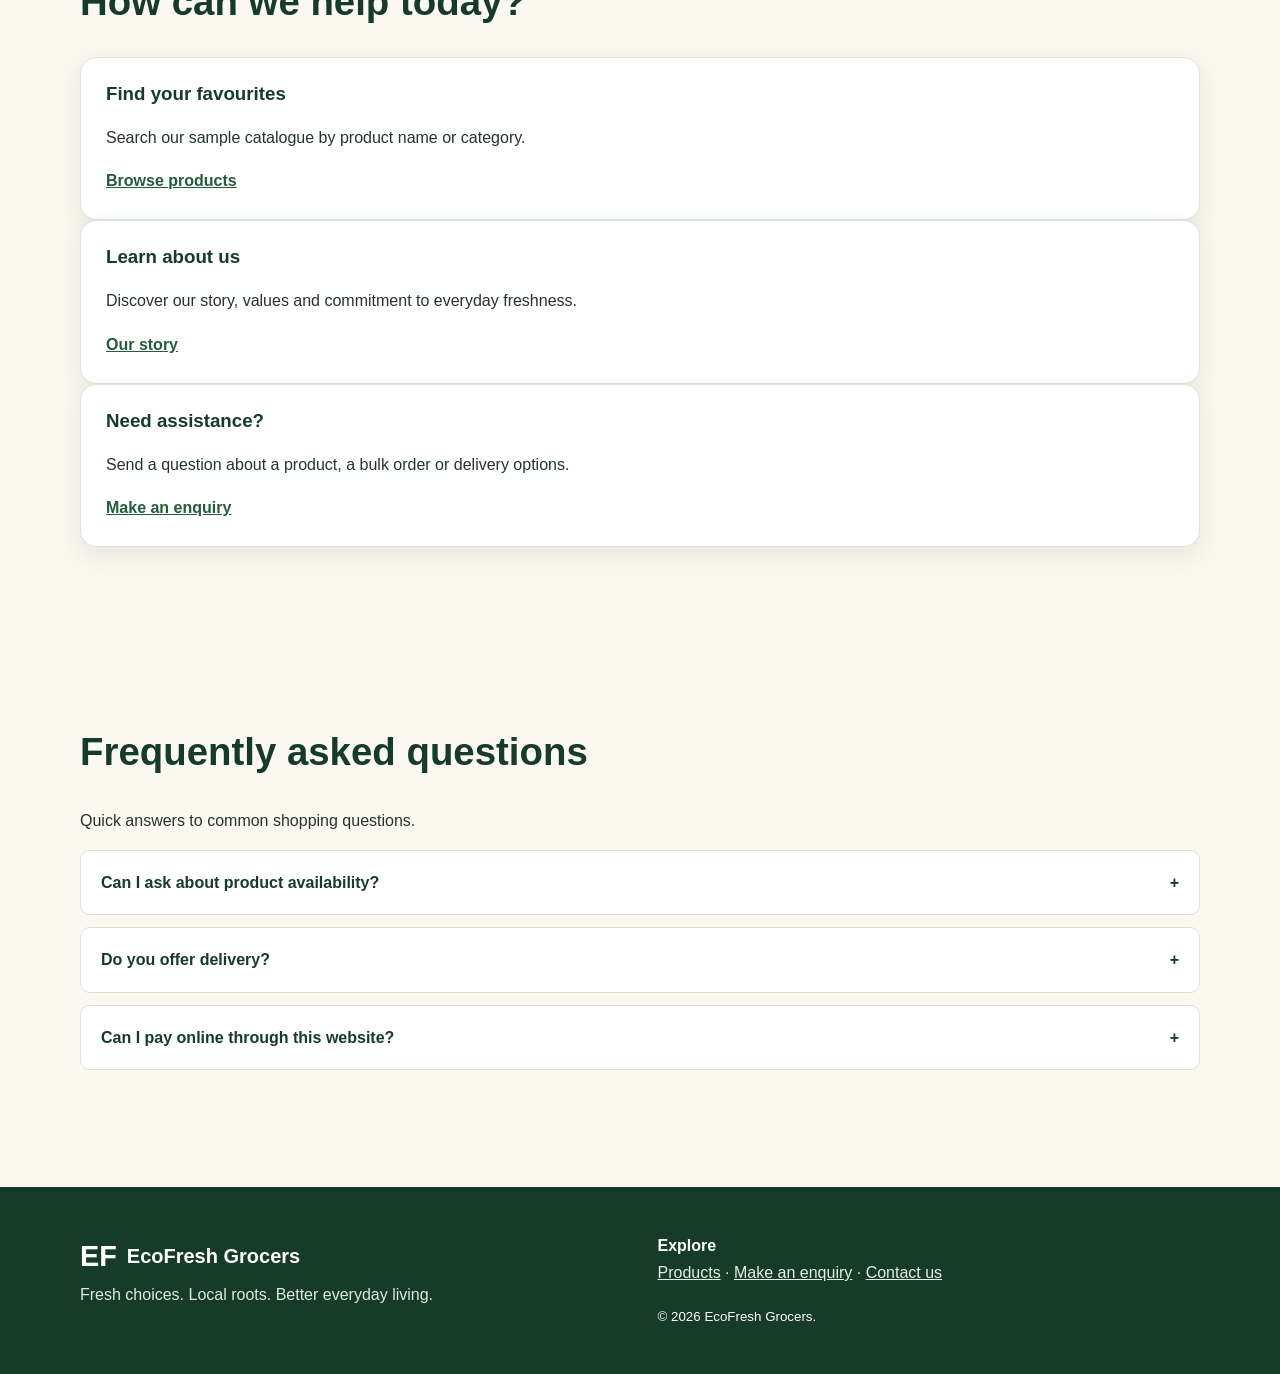
==== commit 0744c9c1: "index edited" ====
--- a/index.html
+++ b/index.html
@@ -38,6 +38,9 @@
             <a href="./Pages/products and services.html">Products &amp; services</a>
             <a href="./Pages/enquiry.html">Enquiries</a>
             <a href="./Pages/contact.html">Contact</a>
+            <a href="./Pages/checkout.html" class="cart-nav-link">
+                Shopping cart
+                <span class="cart-count" aria-live="polite">0</span></a>
         </nav>
     </div>
 </header>
@@ -219,9 +222,10 @@
 
                 <div class="faq-answer" id="faq3" hidden>
                     <p>
-                        Online payment is not enabled in this educational
-                        prototype. Do not enter payment information
-                        on this site.
+                        Yes, a buyer is able to make an online 
+                        payment through this webiste. The buyer 
+                        must ensure they enter the correct bank 
+                        details to avoid misunderstandings.
                     </p>
                 </div>
             </div>
--- a/Assests/styles.css
+++ b/Assests/styles.css
@@ -560,10 +560,10 @@
     display: block;
     width: 100%;
     height: 160px;
-    object-fit: contain;
+    object-fit: cover;
     object-position: center;
     padding: 8px;
-    border-radius: 10px;
+    border-radius: 12px;
     background: var(--white);
     transition: transform 0.3s ease;
 }
@@ -1257,4 +1257,183 @@
         top: -52px;
         right: 2px;
     }
-}+}
+
+
+/* =========================================
+   SHOPPING CART AND DEMONSTRATION CHECKOUT
+   ========================================= */
+
+.cart-nav-link {
+    white-space: nowrap;
+}
+
+.cart-count {
+    display: inline-grid;
+    place-items: center;
+    min-width: 22px;
+    height: 22px;
+    padding: 0 6px;
+    margin-left: 4px;
+    border-radius: 50px;
+    background: var(--orange);
+    color: #1d2c20;
+    font-size: .8rem;
+    font-weight: 800;
+}
+
+.add-to-cart {
+    display: inline-block;
+    margin: 0 18px 20px;
+    padding: 10px 16px;
+    border: 0;
+    border-radius: 8px;
+    background: var(--green);
+    color: white;
+    font-weight: 700;
+}
+
+.add-to-cart:hover {
+    background: var(--green-dark);
+}
+
+.checkout-layout {
+    display: grid;
+    grid-template-columns: 1fr 1fr;
+    gap: 28px;
+    align-items: start;
+}
+
+.checkout-panel {
+    padding: 26px;
+    border: 1px solid var(--border);
+    border-radius: 16px;
+    background: white;
+    box-shadow: var(--shadow);
+}
+
+.checkout-panel h2 {
+    margin-top: 0;
+}
+
+.checkout-item {
+    display: grid;
+    grid-template-columns: 1fr auto;
+    gap: 12px;
+    padding: 15px 0;
+    border-bottom: 1px solid var(--border);
+}
+
+.checkout-item-name {
+    font-weight: 700;
+}
+
+.checkout-item-controls {
+    display: flex;
+    align-items: center;
+    gap: 8px;
+    margin-top: 8px;
+}
+
+.checkout-item-controls button {
+    min-width: 32px;
+    min-height: 32px;
+    border: 1px solid var(--border);
+    border-radius: 6px;
+    background: var(--green-light);
+    color: var(--green-dark);
+}
+
+.checkout-remove {
+    border: 0 !important;
+    background: transparent !important;
+    color: var(--danger) !important;
+    text-decoration: underline;
+}
+
+.checkout-total-row {
+    display: flex;
+    justify-content: space-between;
+    gap: 15px;
+    padding: 10px 0;
+}
+
+.checkout-grand-total {
+    margin-top: 8px;
+    padding-top: 16px;
+    border-top: 2px solid var(--green);
+    font-size: 1.2rem;
+}
+
+.checkout-note {
+    color: var(--muted);
+    font-size: .9rem;
+}
+
+.checkout-form .field {
+    margin-bottom: 16px;
+}
+
+.checkout-form textarea {
+    min-height: 90px;
+}
+
+.demo-payment-warning {
+    margin: 18px 0;
+    padding: 15px;
+    border-left: 4px solid var(--orange);
+    border-radius: 8px;
+    background: #fff7e8;
+    color: #533b16;
+}
+
+.checkout-consent {
+    display: flex;
+    align-items: flex-start;
+    gap: 10px;
+    margin: 18px 0;
+}
+
+.checkout-consent input {
+    margin-top: 6px;
+}
+
+.checkout-submit {
+    width: 100%;
+}
+
+.order-confirmation {
+    margin-top: 22px;
+    padding: 20px;
+    border: 1px solid #b7d7bd;
+    border-radius: 12px;
+    background: #eff8f0;
+}
+
+.order-confirmation[hidden] {
+    display: none;
+}
+
+@media (max-width: 850px) {
+    .checkout-layout {
+        grid-template-columns: 1fr;
+    }
+}
+
+@media print {
+    .site-header,
+    .footer,
+    .back-top,
+    .checkout-form,
+    #printOrder {
+        display: none !important;
+    }
+
+    body {
+        background: white;
+    }
+
+    .checkout-panel {
+        box-shadow: none;
+    }
+}
